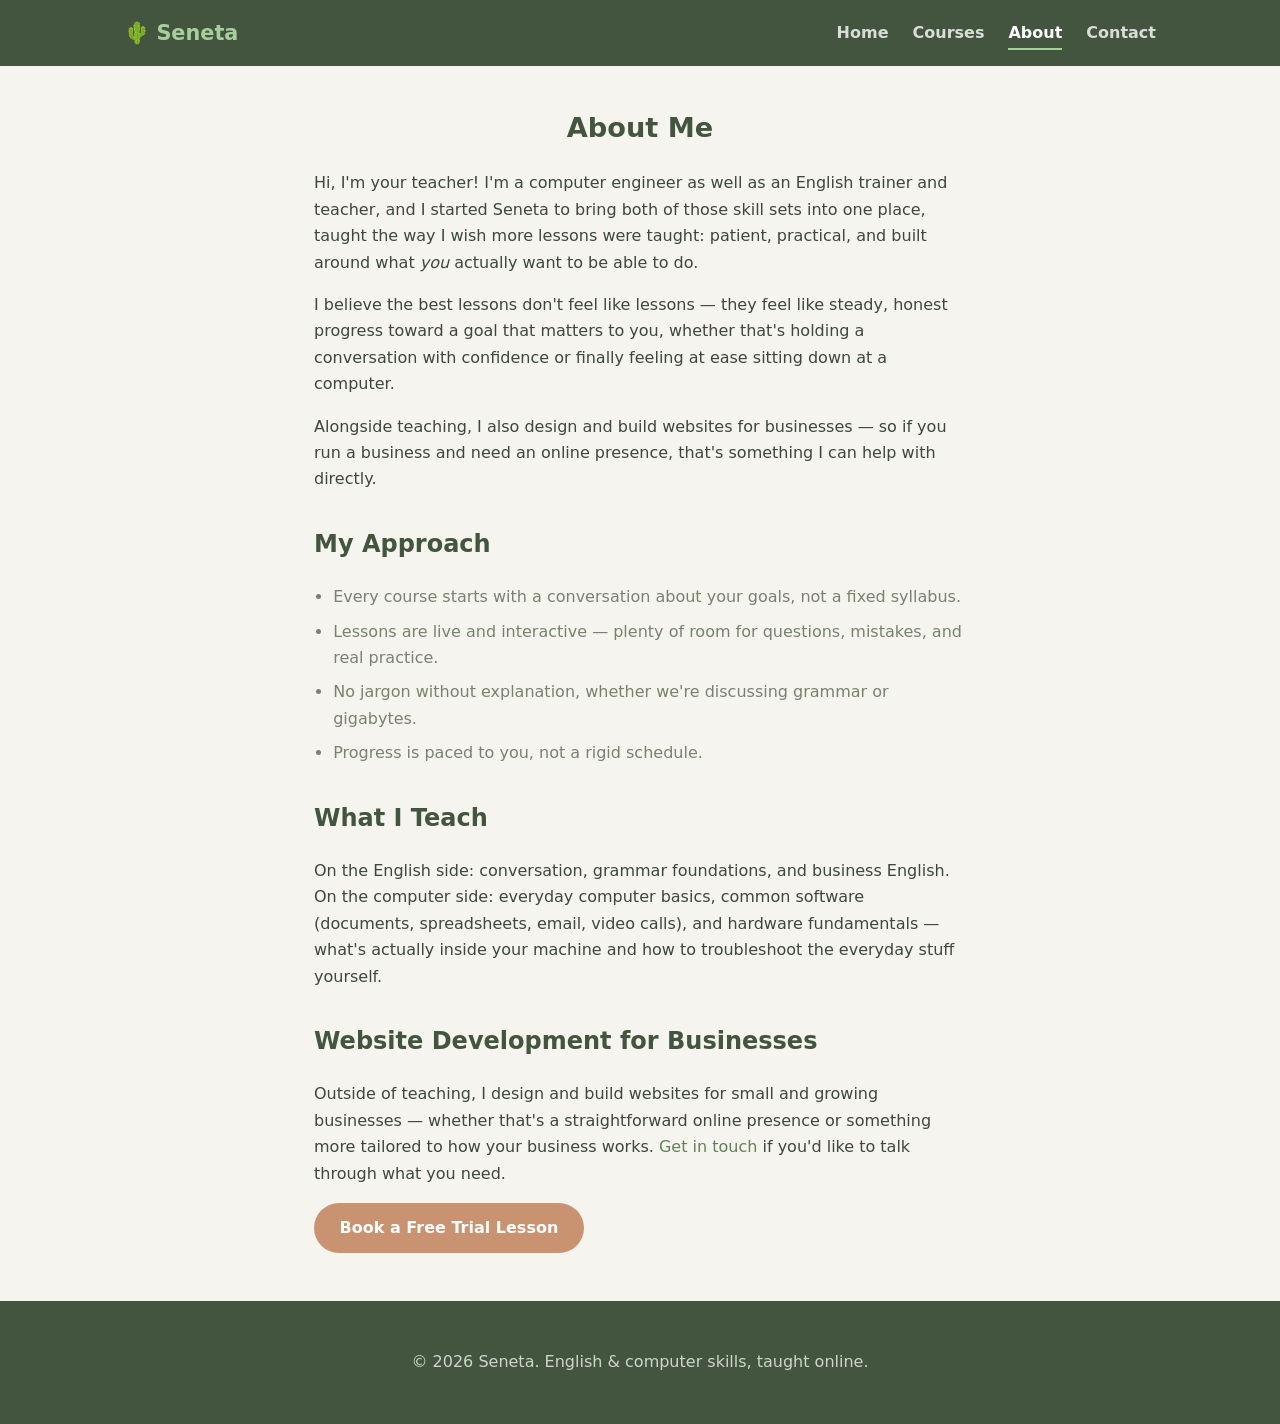
==== about.html @ 20cc111b "Add files via upload" ====
<!DOCTYPE html>
<html lang="en">
<head>
<meta charset="UTF-8">
<meta name="viewport" content="width=device-width, initial-scale=1.0">
<title>About – Seneta</title>
<link rel="stylesheet" href="assets/css/style.css">
</head>
<body>
<header class="site-header">
    <div class="container header-inner">
        <a href="index.html" class="logo">🌵 <span class="logo-name">Seneta</span></a>
        <nav class="main-nav">
            <button class="nav-toggle" id="navToggle" aria-label="Toggle menu">☰</button>
            <ul id="navList">
                <li><a href="index.html">Home</a></li>
                <li><a href="courses.html">Courses</a></li>
                <li><a href="about.html" class="active">About</a></li>
                <li><a href="contact.html">Contact</a></li>
            </ul>
        </nav>
    </div>
</header>
<main>
<section class="container narrow">
    <h1 class="section-title">About Me</h1>
    <div class="about-content">
        <p>Hi, I'm your teacher! I'm a computer engineer as well as an English trainer and teacher, and I started Seneta to bring both of those skill sets into one place, taught the way I wish more lessons were taught: patient, practical, and built around what <em>you</em> actually want to be able to do.</p>

        <p>I believe the best lessons don't feel like lessons — they feel like steady, honest progress toward a goal that matters to you, whether that's holding a conversation with confidence or finally feeling at ease sitting down at a computer.</p>

        <p>Alongside teaching, I also design and build websites for businesses — so if you run a business and need an online presence, that's something I can help with directly.</p>

        <h2>My Approach</h2>
        <ul class="about-list">
            <li>Every course starts with a conversation about your goals, not a fixed syllabus.</li>
            <li>Lessons are live and interactive — plenty of room for questions, mistakes, and real practice.</li>
            <li>No jargon without explanation, whether we're discussing grammar or gigabytes.</li>
            <li>Progress is paced to you, not a rigid schedule.</li>
        </ul>

        <h2>What I Teach</h2>
        <p>On the English side: conversation, grammar foundations, and business English. On the computer side: everyday computer basics, common software (documents, spreadsheets, email, video calls), and hardware fundamentals — what's actually inside your machine and how to troubleshoot the everyday stuff yourself.</p>

        <h2>Website Development for Businesses</h2>
        <p>Outside of teaching, I design and build websites for small and growing businesses — whether that's a straightforward online presence or something more tailored to how your business works. <a href="contact.html?course=website-development">Get in touch</a> if you'd like to talk through what you need.</p>

        <p><a href="contact.html" class="btn btn-primary">Book a Free Trial Lesson</a></p>
    </div>
</section>
</main>
<footer class="site-footer">
    <div class="container footer-inner">
        <p>&copy; <span id="year"></span> Seneta. English &amp; computer skills, taught online.</p>
    </div>
</footer>
<script src="assets/js/main.js"></script>
</body>
</html>
---- assets/css/style.css ----
:root {
    --bg: #f6f4ee;
    --bg-alt: #ffffff;
    --card: #ffffff;
    --border: #e2ddce;
    --text: #3d473d;
    --text-dim: #79826f;

    --forest: #43543f;
    --forest-dark: #333f30;
    --sage: #7f9c72;
    --sage-dark: #63805a;
    --mint: #a7cf9c;
    --clay: #c99271;
    --clay-dark: #ab7757;

    --radius: 12px;
}

* { box-sizing: border-box; }

body {
    margin: 0;
    font-family: 'Segoe UI', system-ui, -apple-system, sans-serif;
    background: var(--bg);
    color: var(--text);
    line-height: 1.65;
}

.container {
    max-width: 1080px;
    margin: 0 auto;
    padding: 0 1.5rem;
}

.container.narrow { max-width: 700px; }

a { color: var(--sage-dark); text-decoration: none; }
a:hover { text-decoration: underline; }

/* Header */
.site-header {
    background: var(--forest);
    position: sticky;
    top: 0;
    z-index: 10;
}

.header-inner {
    display: flex;
    align-items: center;
    justify-content: space-between;
    padding: 1rem 1.5rem;
}

.logo {
    font-size: 1.3rem;
    font-weight: 700;
    color: #fff;
    display: inline-flex;
    align-items: center;
    gap: 0.4rem;
}
.logo:hover { text-decoration: none; opacity: 0.9; }
.logo-name { color: var(--mint); }

.main-nav ul {
    list-style: none;
    display: flex;
    gap: 1.5rem;
    margin: 0;
    padding: 0;
    align-items: center;
}

.main-nav a {
    color: rgba(255,255,255,0.8);
    font-weight: 600;
    padding: 0.4rem 0;
    border-bottom: 2px solid transparent;
}

.main-nav a:hover, .main-nav a.active {
    color: #fff;
    text-decoration: none;
    border-bottom-color: var(--mint);
}

.nav-toggle {
    display: none;
    background: none;
    border: none;
    color: #fff;
    font-size: 1.5rem;
    cursor: pointer;
}

/* Hero */
.hero {
    background: linear-gradient(135deg, var(--forest), var(--forest-dark));
    padding: 4.5rem 0;
    text-align: center;
}

.hero h1 {
    color: #fff;
    font-size: 2.4rem;
    max-width: 780px;
    margin: 0 auto 1rem;
    line-height: 1.3;
}

.hero-sub {
    color: rgba(255,255,255,0.85);
    max-width: 600px;
    margin: 0 auto 1.8rem;
    font-size: 1.05rem;
}

.hero-actions {
    display: flex;
    gap: 1rem;
    justify-content: center;
    flex-wrap: wrap;
}

/* Buttons */
.btn {
    display: inline-block;
    border: none;
    border-radius: 999px;
    padding: 0.75rem 1.6rem;
    font-size: 1rem;
    font-weight: 700;
    cursor: pointer;
    transition: transform 0.1s ease, opacity 0.15s ease;
}
.btn:hover { transform: translateY(-2px); text-decoration: none; }

.btn-primary { background: var(--clay); color: #fff; }
.btn-primary:hover { background: var(--clay-dark); }

.btn-outline {
    background: transparent;
    color: #fff;
    border: 2px solid rgba(255,255,255,0.7);
}
.btn-outline:hover { background: rgba(255,255,255,0.12); }

/* On light backgrounds, outline button needs dark text/border */
.course-card .btn-outline, .section-intro ~ .btn-outline {
    color: var(--forest);
    border-color: var(--forest);
}
.course-card .btn-outline:hover { background: var(--forest); color: #fff; }

/* Sections */
.section-title {
    margin: 2.5rem 0 1.2rem;
    font-size: 1.7rem;
    color: var(--forest);
    text-align: center;
}

.section-intro {
    text-align: center;
    color: var(--text-dim);
    max-width: 650px;
    margin: 0 auto 2rem;
}

/* Topic grid (home) */
.topic-grid {
    display: grid;
    grid-template-columns: repeat(auto-fit, minmax(260px, 1fr));
    gap: 1.5rem;
    margin-bottom: 1rem;
}

.topic-card {
    background: var(--card);
    border: 1px solid var(--border);
    border-radius: var(--radius);
    padding: 1.75rem;
    text-align: center;
}

.topic-icon { font-size: 2.5rem; margin-bottom: 0.6rem; }
.topic-card h3 { color: var(--forest); margin: 0 0 0.5rem; }
.topic-card p { color: var(--text-dim); margin: 0; }

/* Why section */
.why-section { margin-top: 2rem; }

.why-grid {
    display: grid;
    grid-template-columns: repeat(auto-fit, minmax(220px, 1fr));
    gap: 1.5rem;
}

.why-item h3 { color: var(--forest); margin-bottom: 0.4rem; font-size: 1.05rem; }
.why-item p { color: var(--text-dim); margin: 0; }

/* CTA */
.cta-section {
    text-align: center;
    background: var(--sage);
    border-radius: var(--radius);
    padding: 2.5rem 1.5rem;
    margin: 3rem auto;
    color: #fff;
}
.cta-section h2 { margin: 0 0 0.5rem; }
.cta-section p { margin: 0 0 1.2rem; color: rgba(255,255,255,0.9); }
.cta-section .btn-primary { background: #fff; color: var(--sage-dark); }
.cta-section .btn-primary:hover { background: #f0f0f0; }

/* Course filter tabs */
.filter-tabs {
    display: flex;
    justify-content: center;
    gap: 0.6rem;
    flex-wrap: wrap;
    margin-bottom: 2rem;
}

.filter-tab {
    background: var(--card);
    color: var(--text-dim);
    border: 1px solid var(--border);
    border-radius: 999px;
    padding: 0.5rem 1.2rem;
    cursor: pointer;
    font-size: 0.95rem;
    font-weight: 600;
}
.filter-tab:hover { color: var(--forest); }
.filter-tab.active {
    background: var(--forest);
    color: #fff;
    border-color: var(--forest);
}

/* Course grid */
.course-grid {
    display: grid;
    grid-template-columns: repeat(auto-fill, minmax(270px, 1fr));
    gap: 1.5rem;
    margin-bottom: 3rem;
}

.course-card {
    background: var(--card);
    border: 1px solid var(--border);
    border-radius: var(--radius);
    padding: 1.5rem;
    display: flex;
    flex-direction: column;
    gap: 0.5rem;
}

.course-card[hidden] {
    display: none;
}

.course-icon { font-size: 2.2rem; }
.course-card h3 { margin: 0; color: var(--forest); }
.course-level {
    color: var(--clay-dark);
    font-weight: 700;
    font-size: 0.85rem;
    text-transform: uppercase;
    letter-spacing: 0.03em;
    margin: 0;
}
.course-desc { color: var(--text-dim); margin: 0 0 0.3rem; }

.course-meta {
    list-style: none;
    padding: 0;
    margin: 0 0 0.8rem;
    color: var(--text-dim);
    font-size: 0.9rem;
    display: flex;
    flex-direction: column;
    gap: 0.3rem;
}

.course-card .btn { align-self: flex-start; }

/* About page */
.about-content h2 { color: var(--forest); margin-top: 2rem; }
.about-list { color: var(--text-dim); padding-left: 1.2rem; }
.about-list li { margin-bottom: 0.5rem; }

/* Contact form */
.contact-form {
    display: flex;
    flex-direction: column;
    gap: 0.4rem;
    margin-top: 1.5rem;
}

.contact-form label {
    font-weight: 700;
    margin-top: 0.7rem;
    color: var(--forest);
}

.contact-form input, .contact-form textarea, .contact-form select {
    background: var(--bg-alt);
    border: 1px solid var(--border);
    color: var(--text);
    border-radius: 8px;
    padding: 0.65rem 0.8rem;
    font-family: inherit;
    font-size: 1rem;
}

.contact-form button {
    margin-top: 1.2rem;
    align-self: flex-start;
}

.alert {
    padding: 0.8rem 1rem;
    border-radius: 8px;
    margin: 1rem 0;
    list-style-position: inside;
}

.alert-success {
    background: rgba(127, 156, 114, 0.15);
    border: 1px solid var(--sage);
    color: var(--sage-dark);
}

.alert-error {
    background: rgba(201, 146, 113, 0.15);
    border: 1px solid var(--clay);
    color: var(--clay-dark);
}

/* Footer */
.site-footer {
    background: var(--forest);
    margin-top: 3rem;
    padding: 2rem 0;
    text-align: center;
    color: rgba(255,255,255,0.75);
}

/* Responsive */
@media (max-width: 640px) {
    .nav-toggle { display: block; }
    .main-nav ul {
        display: none;
        position: absolute;
        top: 100%;
        left: 0;
        right: 0;
        background: var(--forest);
        flex-direction: column;
        padding: 1rem 1.5rem;
        gap: 0.8rem;
    }
    .main-nav ul.open { display: flex; }
    .header-inner { position: relative; }
    .hero h1 { font-size: 1.8rem; }
}
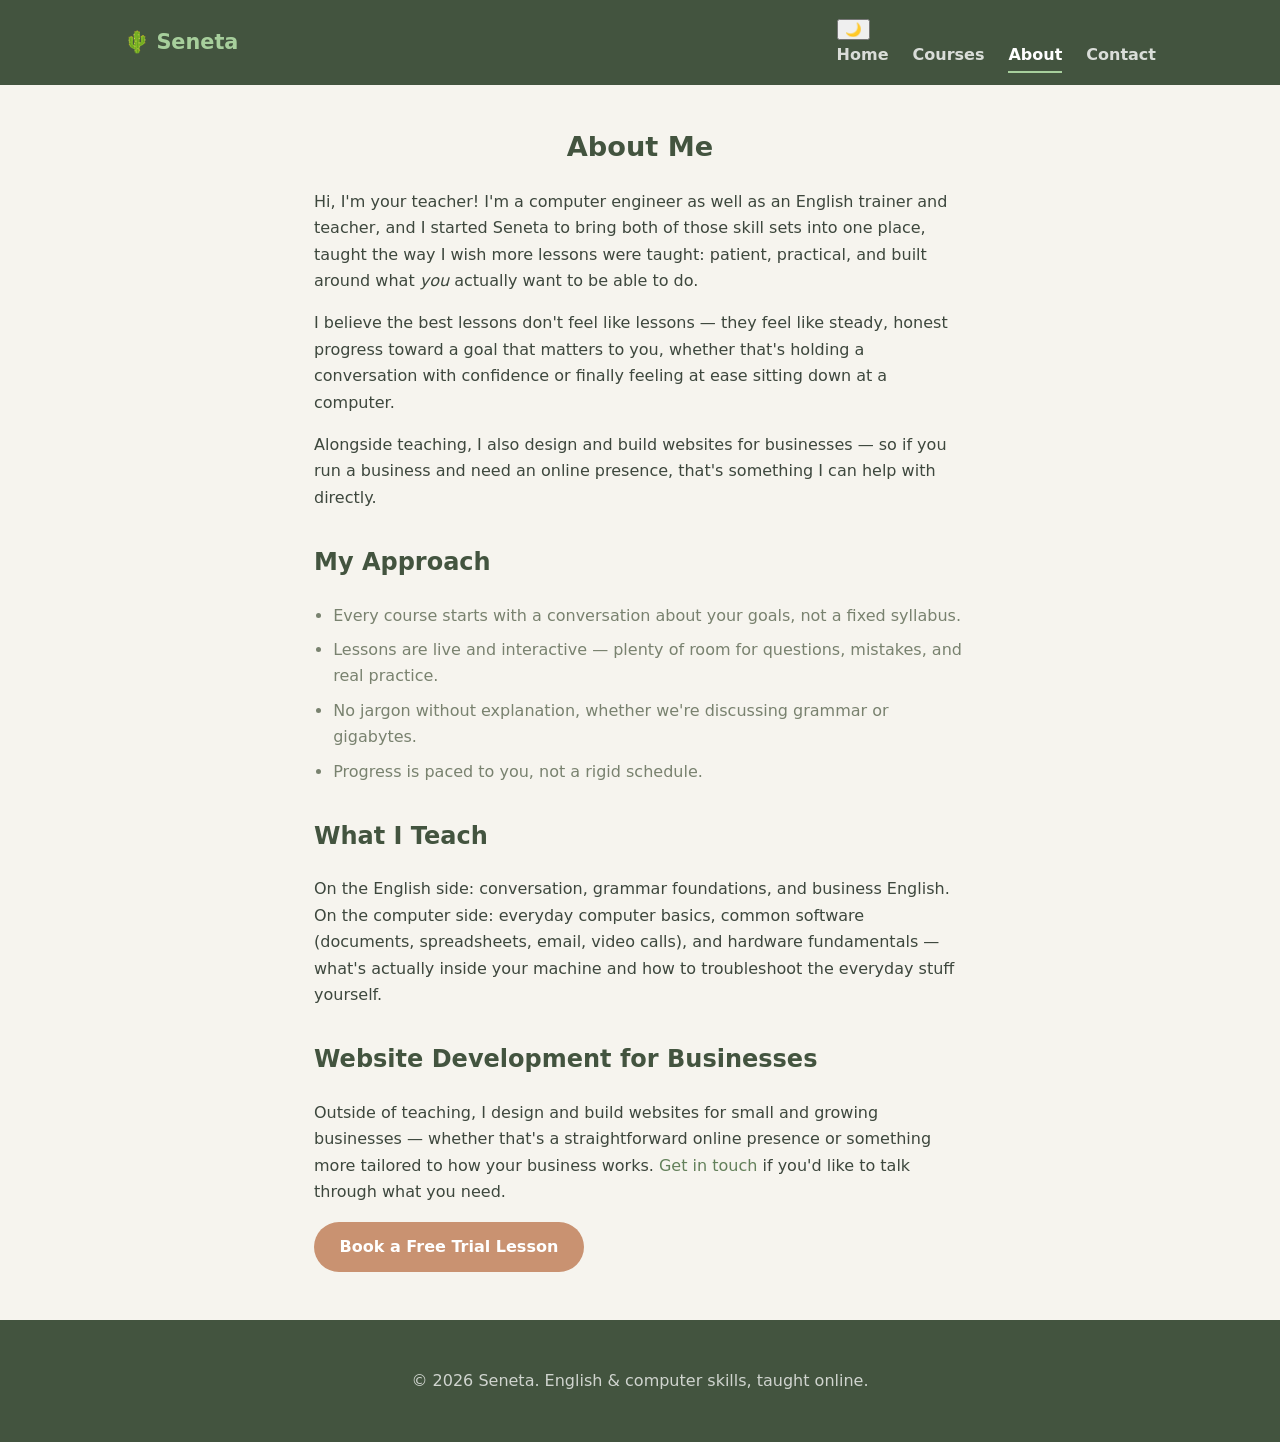
==== commit 8f75c32f: "Add files via upload" ====
--- a/about.html
+++ b/about.html
@@ -4,21 +4,31 @@
 <meta charset="UTF-8">
 <meta name="viewport" content="width=device-width, initial-scale=1.0">
 <title>About – Seneta</title>
+<script>
+(function () {
+    var stored = localStorage.getItem('seneta-theme');
+    var theme = stored || ((window.matchMedia && window.matchMedia('(prefers-color-scheme: dark)').matches) ? 'dark' : 'light');
+    document.documentElement.setAttribute('data-theme', theme);
+})();
+</script>
 <link rel="stylesheet" href="assets/css/style.css">
 </head>
 <body>
 <header class="site-header">
     <div class="container header-inner">
         <a href="index.html" class="logo">🌵 <span class="logo-name">Seneta</span></a>
-        <nav class="main-nav">
-            <button class="nav-toggle" id="navToggle" aria-label="Toggle menu">☰</button>
-            <ul id="navList">
-                <li><a href="index.html">Home</a></li>
-                <li><a href="courses.html">Courses</a></li>
-                <li><a href="about.html" class="active">About</a></li>
-                <li><a href="contact.html">Contact</a></li>
-            </ul>
-        </nav>
+        <div class="header-right">
+            <button class="theme-toggle" id="themeToggle" type="button" aria-label="Toggle dark mode">🌙</button>
+            <nav class="main-nav">
+                <button class="nav-toggle" id="navToggle" aria-label="Toggle menu">☰</button>
+                <ul id="navList">
+                    <li><a href="index.html">Home</a></li>
+                    <li><a href="courses.html">Courses</a></li>
+                    <li><a href="about.html" class="active">About</a></li>
+                    <li><a href="contact.html">Contact</a></li>
+                </ul>
+            </nav>
+        </div>
     </div>
 </header>
 <main>
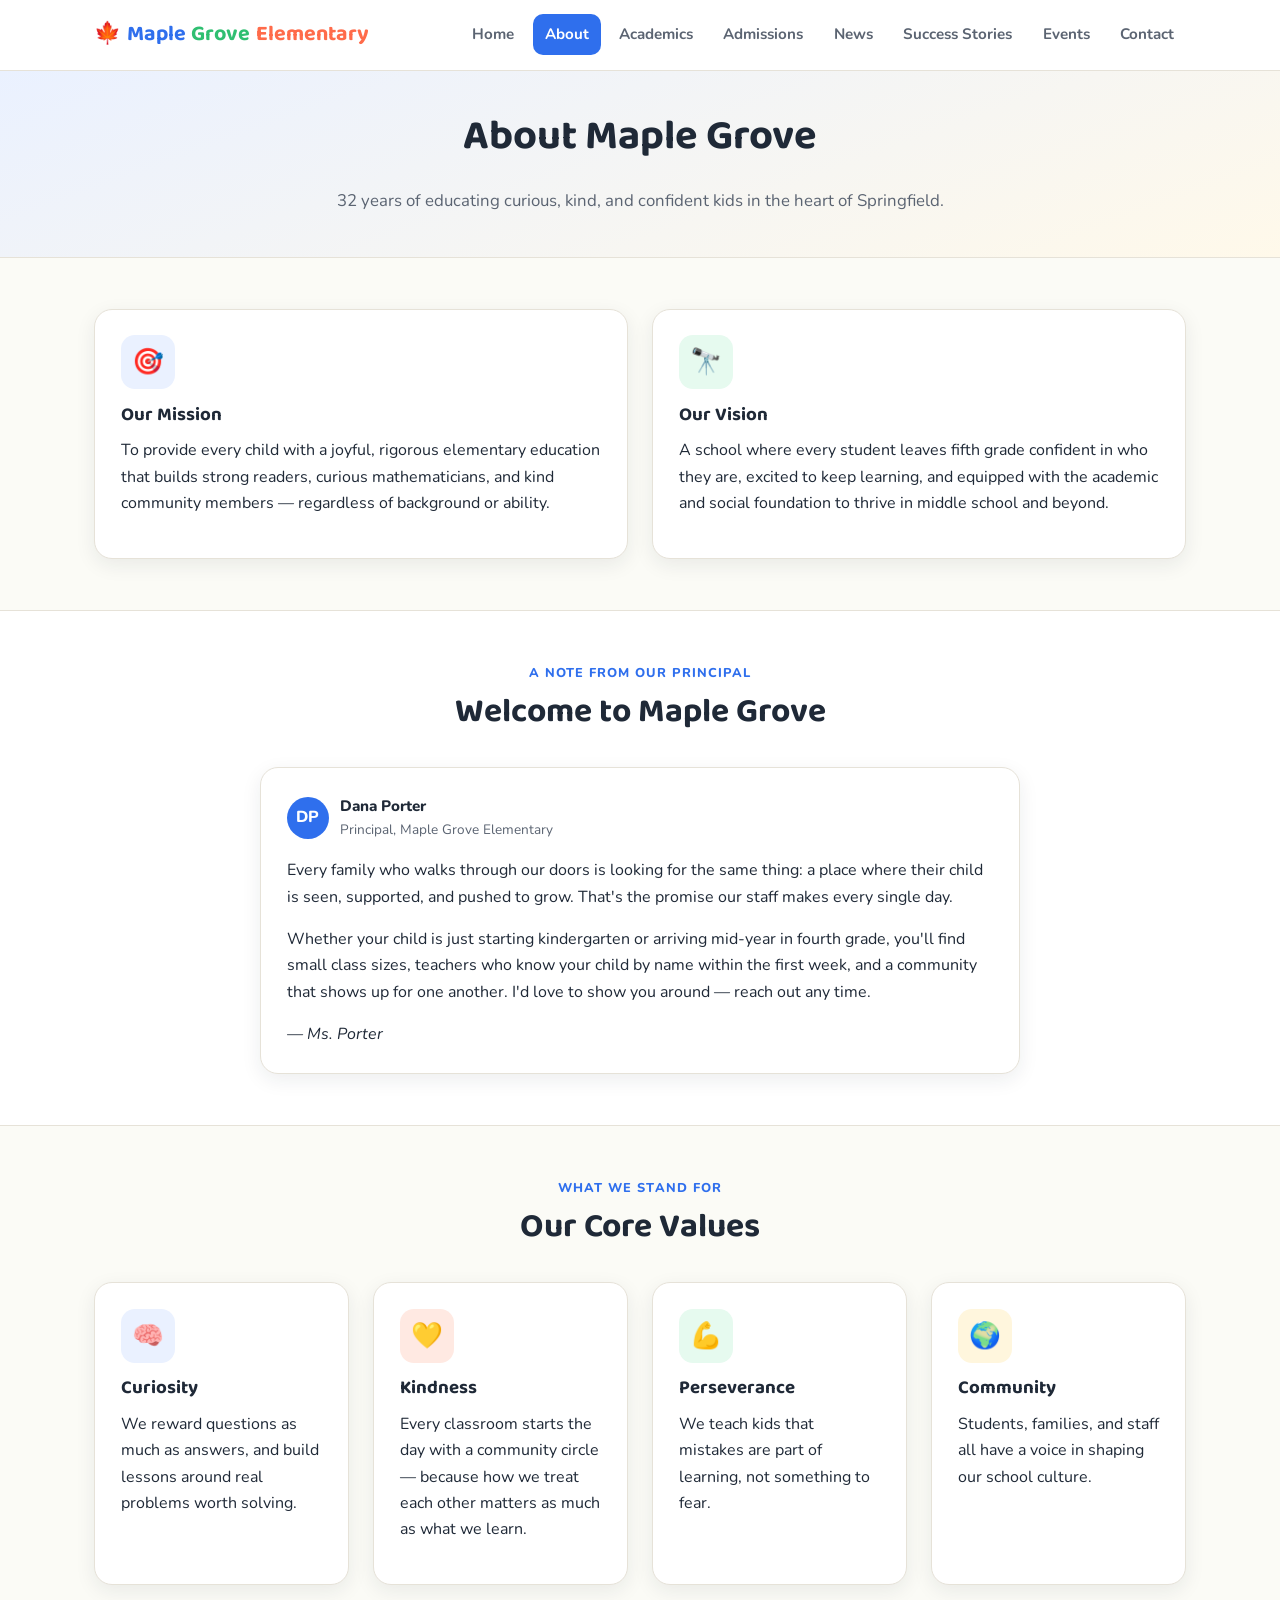
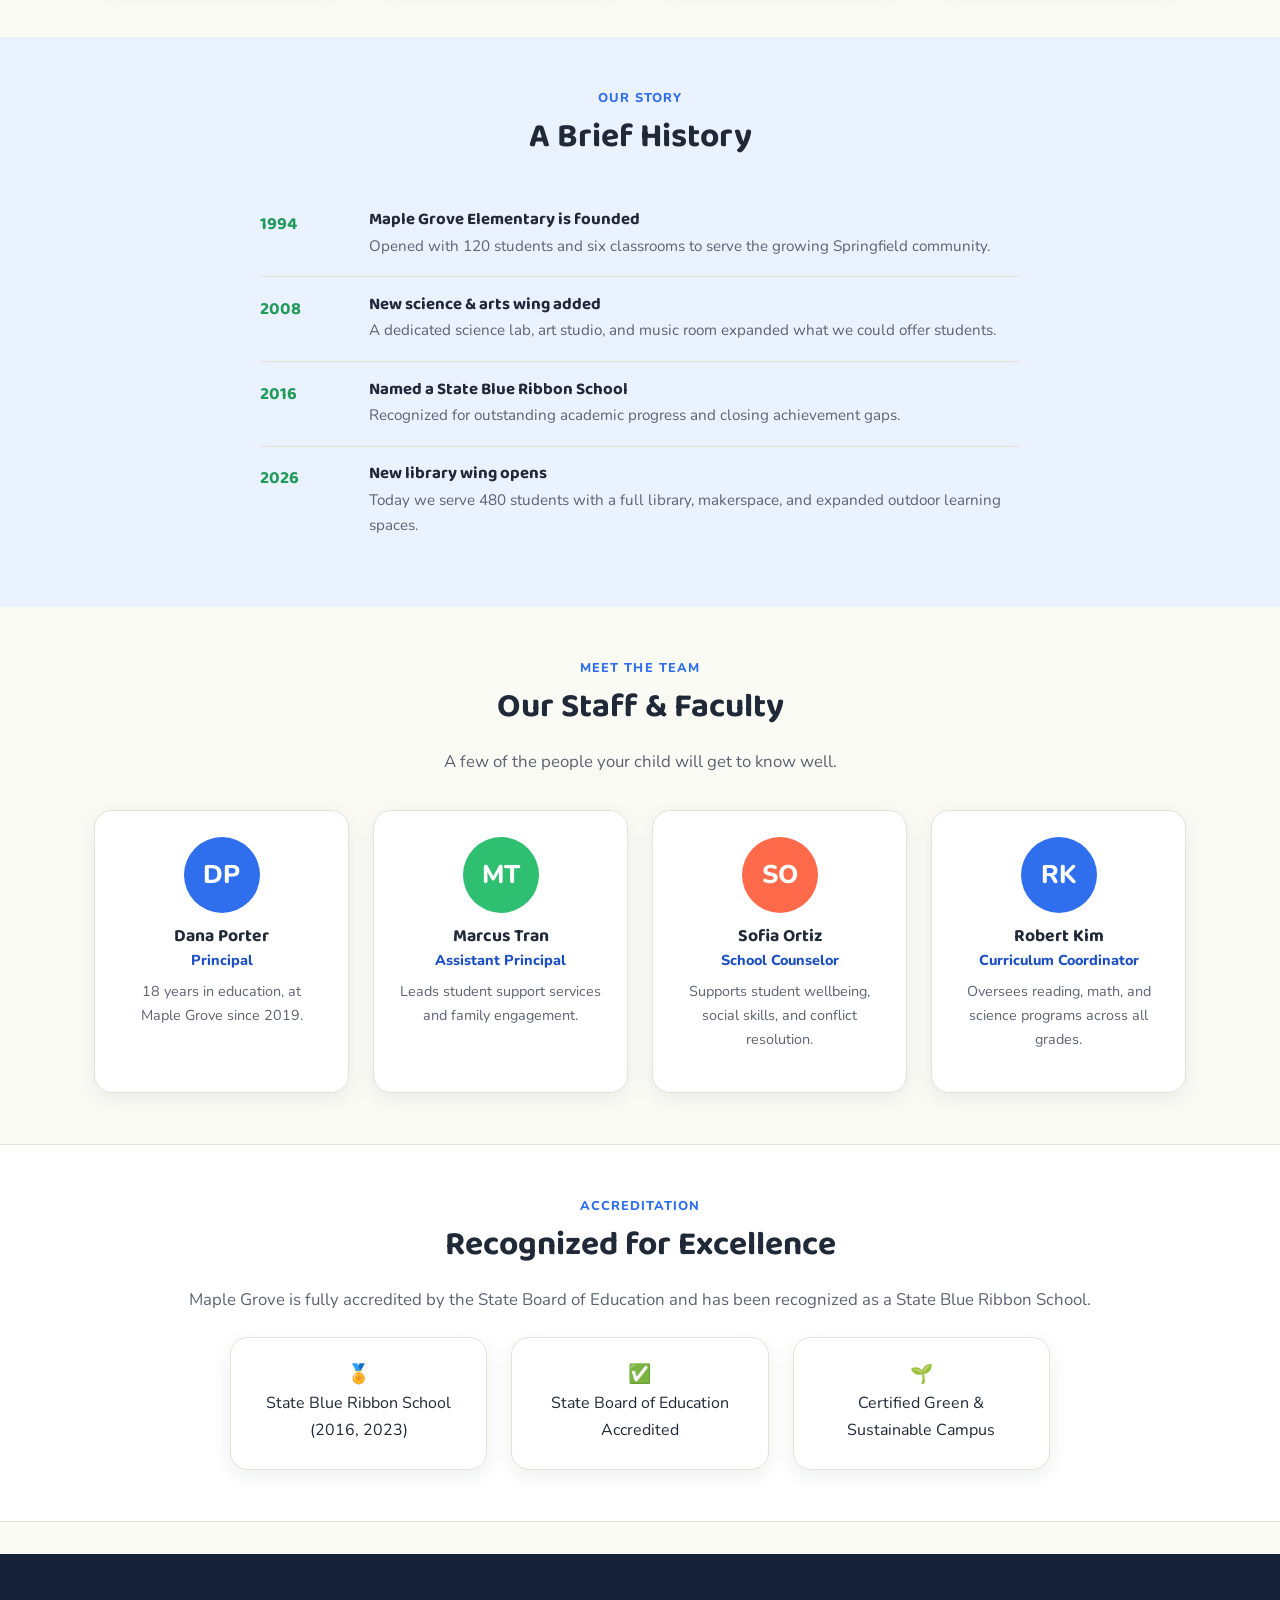
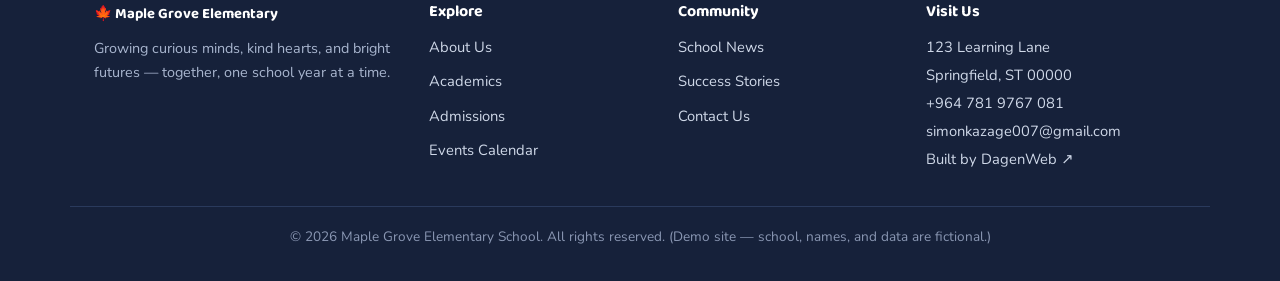
==== commit 29117fc1: "Add files via upload" ====
--- a/about.html
+++ b/about.html
@@ -3,65 +3,236 @@
 <head>
 <meta charset="UTF-8">
 <meta name="viewport" content="width=device-width, initial-scale=1.0">
-<title>About – Seneta</title>
-<script>
-(function () {
-    var stored = localStorage.getItem('seneta-theme');
-    var theme = stored || ((window.matchMedia && window.matchMedia('(prefers-color-scheme: dark)').matches) ? 'dark' : 'light');
-    document.documentElement.setAttribute('data-theme', theme);
-})();
-</script>
+<title>About Us — Maple Grove Elementary School</title>
+<meta name="description" content="Learn about Maple Grove Elementary's mission, history, values, and the staff who make it a great place to learn.">
+<link rel="icon" href="data:image/svg+xml,<svg xmlns=%22http://www.w3.org/2000/svg%22 viewBox=%220 0 100 100%22><text y=%22.9em%22 font-size=%2290%22>🍁</text></svg>">
+<link rel="preconnect" href="https://fonts.googleapis.com">
+<link rel="preconnect" href="https://fonts.gstatic.com" crossorigin>
+<link href="https://fonts.googleapis.com/css2?family=Baloo+2:wght@500;600;700;800&family=Nunito:wght@400;600;700;800&display=swap" rel="stylesheet">
 <link rel="stylesheet" href="assets/css/style.css">
 </head>
 <body>
 <header class="site-header">
     <div class="container header-inner">
-        <a href="index.html" class="logo">🌵 <span class="logo-name">Seneta</span></a>
-        <div class="header-right">
-            <button class="theme-toggle" id="themeToggle" type="button" aria-label="Toggle dark mode">🌙</button>
-            <nav class="main-nav">
-                <button class="nav-toggle" id="navToggle" aria-label="Toggle menu">☰</button>
-                <ul id="navList">
-                    <li><a href="index.html">Home</a></li>
-                    <li><a href="courses.html">Courses</a></li>
-                    <li><a href="about.html" class="active">About</a></li>
-                    <li><a href="contact.html">Contact</a></li>
-                </ul>
-            </nav>
-        </div>
+        <a href="index.html" class="logo">🍁 <span class="logo-m">Maple</span> <span class="logo-g">Grove</span> <span class="logo-e">Elementary</span></a>
+        <nav class="main-nav">
+            <button class="nav-toggle" id="navToggle" aria-label="Toggle menu">☰</button>
+            <ul id="navList">
+                <li><a href="index.html">Home</a></li>
+                <li><a href="about.html" class="active">About</a></li>
+                <li><a href="academics.html">Academics</a></li>
+                <li><a href="admissions.html">Admissions</a></li>
+                <li><a href="news.html">News</a></li>
+                <li><a href="success.html">Success Stories</a></li>
+                <li><a href="events.html">Events</a></li>
+                <li><a href="contact.html">Contact</a></li>
+            </ul>
+        </nav>
     </div>
 </header>
+
 <main>
-<section class="container narrow">
-    <h1 class="section-title">About Me</h1>
-    <div class="about-content">
-        <p>Hi, I'm your teacher! I'm a computer engineer as well as an English trainer and teacher, and I started Seneta to bring both of those skill sets into one place, taught the way I wish more lessons were taught: patient, practical, and built around what <em>you</em> actually want to be able to do.</p>
-
-        <p>I believe the best lessons don't feel like lessons — they feel like steady, honest progress toward a goal that matters to you, whether that's holding a conversation with confidence or finally feeling at ease sitting down at a computer.</p>
-
-        <p>Alongside teaching, I also design and build websites for businesses — so if you run a business and need an online presence, that's something I can help with directly.</p>
-
-        <h2>My Approach</h2>
-        <ul class="about-list">
-            <li>Every course starts with a conversation about your goals, not a fixed syllabus.</li>
-            <li>Lessons are live and interactive — plenty of room for questions, mistakes, and real practice.</li>
-            <li>No jargon without explanation, whether we're discussing grammar or gigabytes.</li>
-            <li>Progress is paced to you, not a rigid schedule.</li>
-        </ul>
-
-        <h2>What I Teach</h2>
-        <p>On the English side: conversation, grammar foundations, and business English. On the computer side: everyday computer basics, common software (documents, spreadsheets, email, video calls), and hardware fundamentals — what's actually inside your machine and how to troubleshoot the everyday stuff yourself.</p>
-
-        <h2>Website Development for Businesses</h2>
-        <p>Outside of teaching, I design and build websites for small and growing businesses — whether that's a straightforward online presence or something more tailored to how your business works. <a href="contact.html?course=website-development">Get in touch</a> if you'd like to talk through what you need.</p>
-
-        <p><a href="contact.html" class="btn btn-primary">Book a Free Trial Lesson</a></p>
+<section class="page-hero">
+    <div class="container">
+        <h1>About Maple Grove</h1>
+        <p>32 years of educating curious, kind, and confident kids in the heart of Springfield.</p>
+    </div>
+</section>
+
+<section class="section">
+    <div class="container">
+        <div class="grid grid-2">
+            <div class="card">
+                <div class="icon-badge bg-blue">🎯</div>
+                <h3>Our Mission</h3>
+                <p>To provide every child with a joyful, rigorous elementary education that builds strong readers, curious mathematicians, and kind community members — regardless of background or ability.</p>
+            </div>
+            <div class="card">
+                <div class="icon-badge bg-green">🔭</div>
+                <h3>Our Vision</h3>
+                <p>A school where every student leaves fifth grade confident in who they are, excited to keep learning, and equipped with the academic and social foundation to thrive in middle school and beyond.</p>
+            </div>
+        </div>
+    </div>
+</section>
+
+<section class="section section-alt">
+    <div class="container">
+        <div class="section-head">
+            <span class="eyebrow">A note from our principal</span>
+            <h2 class="section-title">Welcome to Maple Grove</h2>
+        </div>
+        <div class="card" style="max-width:760px;margin:0 auto;">
+            <div class="testimonial-author" style="margin-bottom:1rem;">
+                <div class="avatar avatar-blue">DP</div>
+                <div>
+                    <div class="testimonial-name">Dana Porter</div>
+                    <div class="testimonial-role">Principal, Maple Grove Elementary</div>
+                </div>
+            </div>
+            <p>Every family who walks through our doors is looking for the same thing: a place where their child is seen, supported, and pushed to grow. That's the promise our staff makes every single day.</p>
+            <p>Whether your child is just starting kindergarten or arriving mid-year in fourth grade, you'll find small class sizes, teachers who know your child by name within the first week, and a community that shows up for one another. I'd love to show you around — reach out any time.</p>
+            <p style="margin-bottom:0;"><em>— Ms. Porter</em></p>
+        </div>
+    </div>
+</section>
+
+<section class="section">
+    <div class="container">
+        <div class="section-head">
+            <span class="eyebrow">What we stand for</span>
+            <h2 class="section-title">Our Core Values</h2>
+        </div>
+        <div class="grid grid-4">
+            <div class="card">
+                <div class="icon-badge bg-blue">🧠</div>
+                <h3>Curiosity</h3>
+                <p>We reward questions as much as answers, and build lessons around real problems worth solving.</p>
+            </div>
+            <div class="card">
+                <div class="icon-badge bg-orange">💛</div>
+                <h3>Kindness</h3>
+                <p>Every classroom starts the day with a community circle — because how we treat each other matters as much as what we learn.</p>
+            </div>
+            <div class="card">
+                <div class="icon-badge bg-green">💪</div>
+                <h3>Perseverance</h3>
+                <p>We teach kids that mistakes are part of learning, not something to fear.</p>
+            </div>
+            <div class="card">
+                <div class="icon-badge bg-yellow">🌍</div>
+                <h3>Community</h3>
+                <p>Students, families, and staff all have a voice in shaping our school culture.</p>
+            </div>
+        </div>
+    </div>
+</section>
+
+<section class="section section-tint">
+    <div class="container">
+        <div class="section-head">
+            <span class="eyebrow">Our story</span>
+            <h2 class="section-title">A Brief History</h2>
+        </div>
+        <ol class="timeline" style="max-width:760px;margin:0 auto;">
+            <li>
+                <span class="timeline-year">1994</span>
+                <div>
+                    <h4>Maple Grove Elementary is founded</h4>
+                    <p>Opened with 120 students and six classrooms to serve the growing Springfield community.</p>
+                </div>
+            </li>
+            <li>
+                <span class="timeline-year">2008</span>
+                <div>
+                    <h4>New science &amp; arts wing added</h4>
+                    <p>A dedicated science lab, art studio, and music room expanded what we could offer students.</p>
+                </div>
+            </li>
+            <li>
+                <span class="timeline-year">2016</span>
+                <div>
+                    <h4>Named a State Blue Ribbon School</h4>
+                    <p>Recognized for outstanding academic progress and closing achievement gaps.</p>
+                </div>
+            </li>
+            <li>
+                <span class="timeline-year">2026</span>
+                <div>
+                    <h4>New library wing opens</h4>
+                    <p>Today we serve 480 students with a full library, makerspace, and expanded outdoor learning spaces.</p>
+                </div>
+            </li>
+        </ol>
+    </div>
+</section>
+
+<section class="section">
+    <div class="container">
+        <div class="section-head">
+            <span class="eyebrow">Meet the team</span>
+            <h2 class="section-title">Our Staff &amp; Faculty</h2>
+            <p class="section-sub">A few of the people your child will get to know well.</p>
+        </div>
+        <div class="grid grid-4">
+            <div class="card staff-card">
+                <div class="avatar avatar-blue">DP</div>
+                <h3>Dana Porter</h3>
+                <div class="staff-role">Principal</div>
+                <p>18 years in education, at Maple Grove since 2019.</p>
+            </div>
+            <div class="card staff-card">
+                <div class="avatar avatar-green">MT</div>
+                <h3>Marcus Tran</h3>
+                <div class="staff-role">Assistant Principal</div>
+                <p>Leads student support services and family engagement.</p>
+            </div>
+            <div class="card staff-card">
+                <div class="avatar avatar-orange">SO</div>
+                <h3>Sofia Ortiz</h3>
+                <div class="staff-role">School Counselor</div>
+                <p>Supports student wellbeing, social skills, and conflict resolution.</p>
+            </div>
+            <div class="card staff-card">
+                <div class="avatar avatar-blue">RK</div>
+                <h3>Robert Kim</h3>
+                <div class="staff-role">Curriculum Coordinator</div>
+                <p>Oversees reading, math, and science programs across all grades.</p>
+            </div>
+        </div>
+    </div>
+</section>
+
+<section class="section section-alt">
+    <div class="container text-center">
+        <span class="eyebrow">Accreditation</span>
+        <h2 class="section-title">Recognized for Excellence</h2>
+        <p class="section-sub" style="margin-bottom:1.5rem;">Maple Grove is fully accredited by the State Board of Education and has been recognized as a State Blue Ribbon School.</p>
+        <div class="grid grid-3" style="max-width:820px;margin:0 auto;">
+            <div class="card"><h3 style="margin-bottom:0.2em;">🏅</h3><p style="margin:0;">State Blue Ribbon School (2016, 2023)</p></div>
+            <div class="card"><h3 style="margin-bottom:0.2em;">✅</h3><p style="margin:0;">State Board of Education Accredited</p></div>
+            <div class="card"><h3 style="margin-bottom:0.2em;">🌱</h3><p style="margin:0;">Certified Green &amp; Sustainable Campus</p></div>
+        </div>
     </div>
 </section>
 </main>
+
 <footer class="site-footer">
-    <div class="container footer-inner">
-        <p>&copy; <span id="year"></span> Seneta. English &amp; computer skills, taught online.</p>
+    <div class="container footer-grid">
+        <div class="footer-col footer-about">
+            <a href="index.html" class="logo">🍁 Maple Grove Elementary</a>
+            <p>Growing curious minds, kind hearts, and bright futures — together, one school year at a time.</p>
+        </div>
+        <div class="footer-col">
+            <h4>Explore</h4>
+            <ul>
+                <li><a href="about.html">About Us</a></li>
+                <li><a href="academics.html">Academics</a></li>
+                <li><a href="admissions.html">Admissions</a></li>
+                <li><a href="events.html">Events Calendar</a></li>
+            </ul>
+        </div>
+        <div class="footer-col">
+            <h4>Community</h4>
+            <ul>
+                <li><a href="news.html">School News</a></li>
+                <li><a href="success.html">Success Stories</a></li>
+                <li><a href="contact.html">Contact Us</a></li>
+            </ul>
+        </div>
+        <div class="footer-col">
+            <h4>Visit Us</h4>
+            <address>
+                123 Learning Lane<br>
+                Springfield, ST 00000<br>
+                <a href="tel:+9647819767081">+964 781 9767 081</a><br>
+                <a href="mailto:simonkazage007@gmail.com">simonkazage007@gmail.com</a><br>
+                <a href="https://simon-dagenhart.github.io/DagenWeb/" target="_blank" rel="noopener noreferrer">Built by DagenWeb &#8599;</a>
+            </address>
+        </div>
+    </div>
+    <div class="container footer-bottom">
+        <p>&copy; <span id="year"></span> Maple Grove Elementary School. All rights reserved. (Demo site — school, names, and data are fictional.)</p>
     </div>
 </footer>
 <script src="assets/js/main.js"></script>
--- a/assets/css/style.css
+++ b/assets/css/style.css
@@ -1,370 +1,530 @@
 :root {
-    --bg: #f6f4ee;
-    --bg-alt: #ffffff;
-    --card: #ffffff;
-    --border: #e2ddce;
-    --text: #3d473d;
-    --text-dim: #79826f;
-
-    --forest: #43543f;
-    --forest-dark: #333f30;
-    --sage: #7f9c72;
-    --sage-dark: #63805a;
-    --mint: #a7cf9c;
-    --clay: #c99271;
-    --clay-dark: #ab7757;
-
-    --radius: 12px;
+    --blue: #2f6fed;
+    --blue-dark: #1c4fc4;
+    --blue-light: #eaf1ff;
+    --yellow: #ffc93c;
+    --yellow-dark: #e0a800;
+    --green: #2fbf71;
+    --green-dark: #219a5a;
+    --orange: #ff6b4a;
+    --red: #e8483a;
+    --ink: #1f2937;
+    --ink-light: #5b6472;
+    --bg: #fbfbf6;
+    --card-bg: #ffffff;
+    --border: #e6e2d8;
+    --radius: 18px;
+    --radius-sm: 10px;
+    --shadow: 0 6px 20px rgba(31, 41, 55, 0.08);
+    --shadow-lg: 0 12px 32px rgba(31, 41, 55, 0.12);
 }
 
 * { box-sizing: border-box; }
+
+html { scroll-behavior: smooth; }
 
 body {
     margin: 0;
-    font-family: 'Segoe UI', system-ui, -apple-system, sans-serif;
+    font-family: 'Nunito', system-ui, -apple-system, 'Segoe UI', sans-serif;
     background: var(--bg);
-    color: var(--text);
+    color: var(--ink);
     line-height: 1.65;
 }
 
+h1, h2, h3, h4 {
+    font-family: 'Baloo 2', 'Nunito', system-ui, sans-serif;
+    line-height: 1.2;
+    margin: 0 0 0.6em;
+    color: var(--ink);
+}
+
+p { margin: 0 0 1em; }
+
 .container {
-    max-width: 1080px;
+    max-width: 1140px;
     margin: 0 auto;
     padding: 0 1.5rem;
 }
 
-.container.narrow { max-width: 700px; }
-
-a { color: var(--sage-dark); text-decoration: none; }
-a:hover { text-decoration: underline; }
-
-/* Header */
+.container.narrow { max-width: 760px; }
+
+a { color: var(--blue-dark); }
+a:hover { color: var(--blue); }
+
+img { max-width: 100%; display: block; }
+
+ul { padding-left: 1.2em; }
+
+/* ---------- Header ---------- */
 .site-header {
-    background: var(--forest);
+    background: #ffffffee;
+    backdrop-filter: blur(6px);
+    border-bottom: 1px solid var(--border);
     position: sticky;
     top: 0;
-    z-index: 10;
+    z-index: 20;
 }
 
 .header-inner {
     display: flex;
     align-items: center;
     justify-content: space-between;
-    padding: 1rem 1.5rem;
+    padding: 0.9rem 1.5rem;
+    gap: 1rem;
 }
 
 .logo {
-    font-size: 1.3rem;
+    font-family: 'Baloo 2', sans-serif;
+    font-size: 1.35rem;
     font-weight: 700;
-    color: #fff;
-    display: inline-flex;
-    align-items: center;
-    gap: 0.4rem;
-}
-.logo:hover { text-decoration: none; opacity: 0.9; }
-.logo-name { color: var(--mint); }
-
-.main-nav ul {
-    list-style: none;
-    display: flex;
-    gap: 1.5rem;
-    margin: 0;
-    padding: 0;
-    align-items: center;
-}
-
-.main-nav a {
-    color: rgba(255,255,255,0.8);
-    font-weight: 600;
-    padding: 0.4rem 0;
-    border-bottom: 2px solid transparent;
-}
-
-.main-nav a:hover, .main-nav a.active {
-    color: #fff;
+    color: var(--ink);
     text-decoration: none;
-    border-bottom-color: var(--mint);
-}
+    white-space: nowrap;
+    display: flex;
+    align-items: center;
+    gap: 0.35rem;
+}
+.logo:hover { color: var(--ink); }
+.logo .logo-m { color: var(--blue); }
+.logo .logo-g { color: var(--green); }
+.logo .logo-e { color: var(--orange); }
+
+.main-nav { display: flex; align-items: center; }
 
 .nav-toggle {
     display: none;
     background: none;
+    border: 2px solid var(--border);
+    border-radius: var(--radius-sm);
+    font-size: 1.3rem;
+    padding: 0.25rem 0.6rem;
+    cursor: pointer;
+}
+
+#navList {
+    display: flex;
+    list-style: none;
+    margin: 0;
+    padding: 0;
+    gap: 0.4rem;
+    flex-wrap: wrap;
+    justify-content: flex-end;
+}
+
+#navList a {
+    display: block;
+    padding: 0.5rem 0.75rem;
+    border-radius: var(--radius-sm);
+    color: var(--ink-light);
+    text-decoration: none;
+    font-weight: 700;
+    font-size: 0.95rem;
+    transition: background 0.15s, color 0.15s;
+}
+
+#navList a:hover { background: var(--blue-light); color: var(--blue-dark); }
+#navList a.active { background: var(--blue); color: #fff; }
+
+/* ---------- Buttons ---------- */
+.btn {
+    display: inline-block;
+    padding: 0.75rem 1.5rem;
+    border-radius: 999px;
+    font-weight: 800;
+    text-decoration: none;
+    font-size: 1rem;
     border: none;
-    color: #fff;
-    font-size: 1.5rem;
     cursor: pointer;
-}
-
-/* Hero */
+    transition: transform 0.12s ease, box-shadow 0.12s ease;
+}
+.btn:hover { transform: translateY(-2px); text-decoration: none; }
+
+.btn-blue { background: var(--blue); color: #fff; box-shadow: 0 6px 16px rgba(47, 111, 237, 0.35); }
+.btn-blue:hover { background: var(--blue-dark); color: #fff; }
+
+.btn-yellow { background: var(--yellow); color: #4a3300; box-shadow: 0 6px 16px rgba(255, 201, 60, 0.4); }
+.btn-yellow:hover { background: var(--yellow-dark); color: #4a3300; }
+
+.btn-green { background: var(--green); color: #fff; box-shadow: 0 6px 16px rgba(47, 191, 113, 0.35); }
+.btn-green:hover { background: var(--green-dark); color: #fff; }
+
+.btn-outline {
+    background: transparent;
+    color: var(--blue-dark);
+    border: 2px solid var(--blue);
+}
+.btn-outline:hover { background: var(--blue-light); color: var(--blue-dark); }
+
+.btn-sm { padding: 0.45rem 1rem; font-size: 0.9rem; }
+
+/* ---------- Hero ---------- */
 .hero {
-    background: linear-gradient(135deg, var(--forest), var(--forest-dark));
-    padding: 4.5rem 0;
-    text-align: center;
+    background: linear-gradient(160deg, var(--blue-light) 0%, #fff9ea 100%);
+    padding: 3.5rem 0 3rem;
+    border-bottom: 1px solid var(--border);
+}
+
+.hero-inner { text-align: center; }
+
+.hero-eyebrow {
+    display: inline-block;
+    background: #fff;
+    border: 1px solid var(--border);
+    border-radius: 999px;
+    padding: 0.35rem 1rem;
+    font-weight: 800;
+    font-size: 0.85rem;
+    color: var(--green-dark);
+    margin-bottom: 1rem;
 }
 
 .hero h1 {
-    color: #fff;
-    font-size: 2.4rem;
-    max-width: 780px;
-    margin: 0 auto 1rem;
-    line-height: 1.3;
-}
+    font-size: clamp(2rem, 5vw, 3.2rem);
+    margin-bottom: 0.4em;
+}
+.hero h1 .accent { color: var(--blue); }
 
 .hero-sub {
-    color: rgba(255,255,255,0.85);
-    max-width: 600px;
-    margin: 0 auto 1.8rem;
-    font-size: 1.05rem;
+    max-width: 640px;
+    margin: 0 auto 1.6rem;
+    font-size: 1.15rem;
+    color: var(--ink-light);
 }
 
 .hero-actions {
     display: flex;
-    gap: 1rem;
+    gap: 0.9rem;
     justify-content: center;
     flex-wrap: wrap;
-}
-
-/* Buttons */
-.btn {
+    margin-bottom: 2rem;
+}
+
+.page-hero {
+    background: linear-gradient(160deg, var(--blue-light) 0%, #fff9ea 100%);
+    padding: 2.6rem 0;
+    border-bottom: 1px solid var(--border);
+    text-align: center;
+}
+.page-hero h1 { font-size: clamp(1.8rem, 4vw, 2.6rem); }
+.page-hero p { color: var(--ink-light); max-width: 640px; margin: 0 auto; font-size: 1.05rem; }
+
+/* ---------- Sections ---------- */
+.section { padding: 3.2rem 0; }
+.section-alt { background: #fff; border-top: 1px solid var(--border); border-bottom: 1px solid var(--border); }
+.section-tint { background: var(--blue-light); }
+
+.section-head { text-align: center; max-width: 680px; margin: 0 auto 2.2rem; }
+.section-title { font-size: clamp(1.5rem, 3.5vw, 2.1rem); }
+.section-sub { color: var(--ink-light); font-size: 1.05rem; }
+.eyebrow {
+    display: block;
+    font-weight: 800;
+    color: var(--blue);
+    text-transform: uppercase;
+    letter-spacing: 0.08em;
+    font-size: 0.8rem;
+    margin-bottom: 0.5rem;
+}
+
+/* ---------- Grids & Cards ---------- */
+.grid { display: grid; gap: 1.5rem; }
+.grid-2 { grid-template-columns: repeat(2, 1fr); }
+.grid-3 { grid-template-columns: repeat(3, 1fr); }
+.grid-4 { grid-template-columns: repeat(4, 1fr); }
+
+.card {
+    background: var(--card-bg);
+    border: 1px solid var(--border);
+    border-radius: var(--radius);
+    padding: 1.6rem;
+    box-shadow: var(--shadow);
+}
+
+.icon-badge {
+    width: 54px;
+    height: 54px;
+    border-radius: 14px;
+    display: flex;
+    align-items: center;
+    justify-content: center;
+    font-size: 1.6rem;
+    margin-bottom: 0.9rem;
+}
+.bg-blue { background: var(--blue-light); }
+.bg-yellow { background: #fff6dd; }
+.bg-green { background: #e6faef; }
+.bg-orange { background: #ffe9e2; }
+
+/* Stats */
+.stats-row {
+    display: grid;
+    grid-template-columns: repeat(4, 1fr);
+    gap: 1.2rem;
+    text-align: center;
+}
+.stat-num {
+    font-family: 'Baloo 2', sans-serif;
+    font-size: 2.2rem;
+    font-weight: 700;
+    color: var(--blue);
+    display: block;
+}
+.stat-label { color: var(--ink-light); font-weight: 700; font-size: 0.95rem; }
+
+/* News cards */
+.news-card {
+    background: var(--card-bg);
+    border: 1px solid var(--border);
+    border-radius: var(--radius);
+    overflow: hidden;
+    box-shadow: var(--shadow);
+    display: flex;
+    flex-direction: column;
+}
+.news-thumb {
+    height: 130px;
+    display: flex;
+    align-items: center;
+    justify-content: center;
+    font-size: 2.6rem;
+}
+.news-card-body { padding: 1.3rem; display: flex; flex-direction: column; gap: 0.5rem; flex: 1; }
+.news-date { color: var(--ink-light); font-size: 0.85rem; font-weight: 700; }
+.news-card-body h3 { font-size: 1.15rem; margin-bottom: 0.2em; }
+.news-card-body p { color: var(--ink-light); font-size: 0.95rem; flex: 1; }
+
+.tag {
     display: inline-block;
-    border: none;
+    font-size: 0.75rem;
+    font-weight: 800;
+    text-transform: uppercase;
+    letter-spacing: 0.04em;
+    padding: 0.25rem 0.7rem;
     border-radius: 999px;
-    padding: 0.75rem 1.6rem;
-    font-size: 1rem;
-    font-weight: 700;
-    cursor: pointer;
-    transition: transform 0.1s ease, opacity 0.15s ease;
-}
-.btn:hover { transform: translateY(-2px); text-decoration: none; }
-
-.btn-primary { background: var(--clay); color: #fff; }
-.btn-primary:hover { background: var(--clay-dark); }
-
-.btn-outline {
-    background: transparent;
+    width: fit-content;
+}
+.tag-blue { background: var(--blue-light); color: var(--blue-dark); }
+.tag-green { background: #e6faef; color: var(--green-dark); }
+.tag-orange { background: #ffe9e2; color: #a8401f; }
+.tag-yellow { background: #fff6dd; color: #8a6300; }
+
+/* Article page */
+.article-header { margin-bottom: 1.6rem; }
+.article-meta { color: var(--ink-light); font-size: 0.9rem; font-weight: 700; margin-bottom: 0.6rem; }
+.article-body { font-size: 1.08rem; }
+.article-body h2 { margin-top: 1.4em; font-size: 1.35rem; }
+.article-body blockquote {
+    margin: 1.5rem 0;
+    padding: 1rem 1.3rem;
+    background: var(--blue-light);
+    border-left: 4px solid var(--blue);
+    border-radius: var(--radius-sm);
+    font-style: italic;
+}
+.back-link { display: inline-block; margin-bottom: 1.4rem; font-weight: 700; }
+
+/* Testimonials */
+.testimonial-card {
+    background: var(--card-bg);
+    border: 1px solid var(--border);
+    border-radius: var(--radius);
+    padding: 1.6rem;
+    box-shadow: var(--shadow);
+}
+.testimonial-quote { font-size: 1.05rem; font-style: italic; margin-bottom: 1rem; }
+.testimonial-author { display: flex; align-items: center; gap: 0.7rem; }
+.avatar {
+    width: 42px;
+    height: 42px;
+    border-radius: 50%;
+    display: flex;
+    align-items: center;
+    justify-content: center;
+    font-weight: 800;
     color: #fff;
-    border: 2px solid rgba(255,255,255,0.7);
-}
-.btn-outline:hover { background: rgba(255,255,255,0.12); }
-
-/* On light backgrounds, outline button needs dark text/border */
-.course-card .btn-outline, .section-intro ~ .btn-outline {
-    color: var(--forest);
-    border-color: var(--forest);
-}
-.course-card .btn-outline:hover { background: var(--forest); color: #fff; }
-
-/* Sections */
-.section-title {
-    margin: 2.5rem 0 1.2rem;
-    font-size: 1.7rem;
-    color: var(--forest);
+    flex-shrink: 0;
+}
+.avatar-blue { background: var(--blue); }
+.avatar-green { background: var(--green); }
+.avatar-orange { background: var(--orange); }
+.testimonial-name { font-weight: 800; font-size: 0.95rem; }
+.testimonial-role { color: var(--ink-light); font-size: 0.85rem; }
+
+/* Staff */
+.staff-card { text-align: center; }
+.staff-card .avatar { width: 76px; height: 76px; font-size: 1.6rem; margin: 0 auto 0.8rem; }
+.staff-card h3 { margin-bottom: 0.1em; font-size: 1.1rem; }
+.staff-role { color: var(--blue-dark); font-weight: 800; font-size: 0.9rem; margin-bottom: 0.5rem; }
+.staff-card p { color: var(--ink-light); font-size: 0.9rem; }
+
+/* Timeline (achievements) */
+.timeline { list-style: none; padding: 0; margin: 0; }
+.timeline li {
+    display: grid;
+    grid-template-columns: 90px 1fr;
+    gap: 1.2rem;
+    padding: 1.1rem 0;
+    border-bottom: 1px solid var(--border);
+}
+.timeline li:last-child { border-bottom: none; }
+.timeline-year { font-family: 'Baloo 2', sans-serif; font-weight: 700; color: var(--green-dark); font-size: 1.1rem; }
+.timeline h4 { margin-bottom: 0.2em; font-size: 1.05rem; }
+.timeline p { color: var(--ink-light); margin-bottom: 0; font-size: 0.95rem; }
+
+/* Tables */
+.table-wrap { overflow-x: auto; border: 1px solid var(--border); border-radius: var(--radius); }
+table { width: 100%; border-collapse: collapse; background: var(--card-bg); }
+th, td { padding: 0.85rem 1.1rem; text-align: left; border-bottom: 1px solid var(--border); font-size: 0.95rem; }
+th { background: var(--blue-light); color: var(--blue-dark); font-weight: 800; }
+tr:last-child td { border-bottom: none; }
+
+/* Steps */
+.steps { list-style: none; padding: 0; margin: 0; display: grid; gap: 1rem; }
+.step {
+    display: grid;
+    grid-template-columns: 44px 1fr;
+    gap: 1rem;
+    background: var(--card-bg);
+    border: 1px solid var(--border);
+    border-radius: var(--radius);
+    padding: 1.2rem;
+    box-shadow: var(--shadow);
+}
+.step-num {
+    width: 44px;
+    height: 44px;
+    border-radius: 50%;
+    background: var(--blue);
+    color: #fff;
+    display: flex;
+    align-items: center;
+    justify-content: center;
+    font-weight: 800;
+    font-family: 'Baloo 2', sans-serif;
+}
+.step h3 { margin-bottom: 0.2em; font-size: 1.05rem; }
+.step p { margin-bottom: 0; color: var(--ink-light); }
+
+/* Events */
+.event-card {
+    display: grid;
+    grid-template-columns: 90px 1fr;
+    gap: 1.2rem;
+    background: var(--card-bg);
+    border: 1px solid var(--border);
+    border-radius: var(--radius);
+    padding: 1.2rem;
+    box-shadow: var(--shadow);
+    align-items: center;
+}
+.event-date {
+    background: var(--blue-light);
+    border-radius: var(--radius-sm);
     text-align: center;
-}
-
-.section-intro {
+    padding: 0.6rem 0.3rem;
+    color: var(--blue-dark);
+}
+.event-date .day { font-family: 'Baloo 2', sans-serif; font-size: 1.5rem; font-weight: 700; display: block; }
+.event-date .mon { font-size: 0.75rem; font-weight: 800; text-transform: uppercase; }
+.event-card h3 { font-size: 1.05rem; margin-bottom: 0.15em; }
+.event-card p { margin-bottom: 0; color: var(--ink-light); font-size: 0.92rem; }
+
+/* FAQ */
+details.faq {
+    background: var(--card-bg);
+    border: 1px solid var(--border);
+    border-radius: var(--radius-sm);
+    padding: 1rem 1.2rem;
+    margin-bottom: 0.8rem;
+}
+details.faq summary { font-weight: 800; cursor: pointer; }
+details.faq p { margin: 0.7rem 0 0; color: var(--ink-light); }
+
+/* CTA banner */
+.cta-banner {
+    background: linear-gradient(135deg, var(--blue), #1c4fc4);
+    color: #fff;
+    border-radius: var(--radius);
+    padding: 2.6rem 2rem;
     text-align: center;
-    color: var(--text-dim);
-    max-width: 650px;
-    margin: 0 auto 2rem;
-}
-
-/* Topic grid (home) */
-.topic-grid {
-    display: grid;
-    grid-template-columns: repeat(auto-fit, minmax(260px, 1fr));
-    gap: 1.5rem;
-    margin-bottom: 1rem;
-}
-
-.topic-card {
-    background: var(--card);
-    border: 1px solid var(--border);
-    border-radius: var(--radius);
-    padding: 1.75rem;
-    text-align: center;
-}
-
-.topic-icon { font-size: 2.5rem; margin-bottom: 0.6rem; }
-.topic-card h3 { color: var(--forest); margin: 0 0 0.5rem; }
-.topic-card p { color: var(--text-dim); margin: 0; }
-
-/* Why section */
-.why-section { margin-top: 2rem; }
-
-.why-grid {
-    display: grid;
-    grid-template-columns: repeat(auto-fit, minmax(220px, 1fr));
-    gap: 1.5rem;
-}
-
-.why-item h3 { color: var(--forest); margin-bottom: 0.4rem; font-size: 1.05rem; }
-.why-item p { color: var(--text-dim); margin: 0; }
-
-/* CTA */
-.cta-section {
-    text-align: center;
-    background: var(--sage);
-    border-radius: var(--radius);
-    padding: 2.5rem 1.5rem;
-    margin: 3rem auto;
-    color: #fff;
-}
-.cta-section h2 { margin: 0 0 0.5rem; }
-.cta-section p { margin: 0 0 1.2rem; color: rgba(255,255,255,0.9); }
-.cta-section .btn-primary { background: #fff; color: var(--sage-dark); }
-.cta-section .btn-primary:hover { background: #f0f0f0; }
-
-/* Course filter tabs */
-.filter-tabs {
-    display: flex;
-    justify-content: center;
-    gap: 0.6rem;
-    flex-wrap: wrap;
-    margin-bottom: 2rem;
-}
-
-.filter-tab {
-    background: var(--card);
-    color: var(--text-dim);
-    border: 1px solid var(--border);
-    border-radius: 999px;
-    padding: 0.5rem 1.2rem;
-    cursor: pointer;
-    font-size: 0.95rem;
-    font-weight: 600;
-}
-.filter-tab:hover { color: var(--forest); }
-.filter-tab.active {
-    background: var(--forest);
-    color: #fff;
-    border-color: var(--forest);
-}
-
-/* Course grid */
-.course-grid {
-    display: grid;
-    grid-template-columns: repeat(auto-fill, minmax(270px, 1fr));
-    gap: 1.5rem;
-    margin-bottom: 3rem;
-}
-
-.course-card {
-    background: var(--card);
-    border: 1px solid var(--border);
-    border-radius: var(--radius);
-    padding: 1.5rem;
-    display: flex;
-    flex-direction: column;
-    gap: 0.5rem;
-}
-
-.course-card[hidden] {
-    display: none;
-}
-
-.course-icon { font-size: 2.2rem; }
-.course-card h3 { margin: 0; color: var(--forest); }
-.course-level {
-    color: var(--clay-dark);
-    font-weight: 700;
-    font-size: 0.85rem;
-    text-transform: uppercase;
-    letter-spacing: 0.03em;
-    margin: 0;
-}
-.course-desc { color: var(--text-dim); margin: 0 0 0.3rem; }
-
-.course-meta {
-    list-style: none;
-    padding: 0;
-    margin: 0 0 0.8rem;
-    color: var(--text-dim);
-    font-size: 0.9rem;
-    display: flex;
-    flex-direction: column;
-    gap: 0.3rem;
-}
-
-.course-card .btn { align-self: flex-start; }
-
-/* About page */
-.about-content h2 { color: var(--forest); margin-top: 2rem; }
-.about-list { color: var(--text-dim); padding-left: 1.2rem; }
-.about-list li { margin-bottom: 0.5rem; }
-
-/* Contact form */
-.contact-form {
-    display: flex;
-    flex-direction: column;
-    gap: 0.4rem;
-    margin-top: 1.5rem;
-}
-
-.contact-form label {
-    font-weight: 700;
-    margin-top: 0.7rem;
-    color: var(--forest);
-}
-
-.contact-form input, .contact-form textarea, .contact-form select {
-    background: var(--bg-alt);
-    border: 1px solid var(--border);
-    color: var(--text);
-    border-radius: 8px;
-    padding: 0.65rem 0.8rem;
+}
+.cta-banner h2 { color: #fff; }
+.cta-banner p { color: #dbe7ff; max-width: 560px; margin: 0 auto 1.4rem; }
+.cta-banner .btn-yellow { color: #4a3300; }
+
+/* Forms */
+.form-grid { display: grid; gap: 1.1rem; }
+label { display: block; font-weight: 800; margin-bottom: 0.35rem; font-size: 0.95rem; }
+input, select, textarea {
+    width: 100%;
+    padding: 0.7rem 0.9rem;
+    border: 1px solid var(--border);
+    border-radius: var(--radius-sm);
     font-family: inherit;
     font-size: 1rem;
-}
-
-.contact-form button {
-    margin-top: 1.2rem;
-    align-self: flex-start;
-}
-
-.alert {
-    padding: 0.8rem 1rem;
-    border-radius: 8px;
-    margin: 1rem 0;
-    list-style-position: inside;
-}
-
-.alert-success {
-    background: rgba(127, 156, 114, 0.15);
-    border: 1px solid var(--sage);
-    color: var(--sage-dark);
-}
-
-.alert-error {
-    background: rgba(201, 146, 113, 0.15);
-    border: 1px solid var(--clay);
-    color: var(--clay-dark);
+    background: #fff;
+    color: var(--ink);
+}
+input:focus, select:focus, textarea:focus { outline: 2px solid var(--blue); outline-offset: 1px; }
+.form-note { font-size: 0.85rem; color: var(--ink-light); }
+.form-status { font-weight: 800; margin-top: 0.8rem; }
+.form-status.ok { color: var(--green-dark); }
+
+/* Map placeholder */
+.map-box {
+    background: repeating-linear-gradient(45deg, var(--blue-light), var(--blue-light) 12px, #fff 12px, #fff 24px);
+    border: 1px solid var(--border);
+    border-radius: var(--radius);
+    padding: 2.2rem;
+    text-align: center;
+    color: var(--blue-dark);
+    font-weight: 800;
 }
 
 /* Footer */
-.site-footer {
-    background: var(--forest);
-    margin-top: 3rem;
-    padding: 2rem 0;
-    text-align: center;
-    color: rgba(255,255,255,0.75);
-}
-
-/* Responsive */
-@media (max-width: 640px) {
-    .nav-toggle { display: block; }
-    .main-nav ul {
+.site-footer { background: #16213a; color: #cfd8e8; padding: 3rem 0 1.2rem; margin-top: 2rem; }
+.footer-grid { display: grid; grid-template-columns: 1.4fr 1fr 1fr 1.2fr; gap: 2rem; padding-bottom: 2rem; border-bottom: 1px solid #2a3a5c; }
+.footer-col h4 { color: #fff; font-size: 1rem; margin-bottom: 0.8rem; }
+.footer-col ul { list-style: none; padding: 0; margin: 0; display: grid; gap: 0.5rem; }
+.footer-col a { color: #cfd8e8; text-decoration: none; font-size: 0.92rem; }
+.footer-col a:hover { color: #fff; text-decoration: underline; }
+.footer-about .logo { color: #fff; margin-bottom: 0.7rem; }
+.footer-about .logo .logo-m, .footer-about .logo .logo-g, .footer-about .logo .logo-e { color: #fff; }
+.footer-about p { font-size: 0.9rem; color: #a9b6cf; }
+address { font-style: normal; font-size: 0.92rem; line-height: 1.9; }
+.footer-bottom { padding-top: 1.2rem; text-align: center; font-size: 0.85rem; color: #8a97b3; }
+
+/* Utility */
+.mt-0 { margin-top: 0; }
+.text-center { text-align: center; }
+
+/* ---------- Responsive ---------- */
+@media (max-width: 900px) {
+    .grid-4 { grid-template-columns: repeat(2, 1fr); }
+    .grid-3 { grid-template-columns: repeat(2, 1fr); }
+    .stats-row { grid-template-columns: repeat(2, 1fr); gap: 1.6rem; }
+    .footer-grid { grid-template-columns: 1fr 1fr; }
+}
+
+@media (max-width: 720px) {
+    .nav-toggle { display: inline-block; }
+    #navList {
         display: none;
         position: absolute;
         top: 100%;
         left: 0;
         right: 0;
-        background: var(--forest);
+        background: #fff;
+        border-bottom: 1px solid var(--border);
         flex-direction: column;
-        padding: 1rem 1.5rem;
-        gap: 0.8rem;
+        padding: 0.7rem 1.2rem 1.1rem;
+        gap: 0.2rem;
     }
-    .main-nav ul.open { display: flex; }
+    #navList.open { display: flex; }
     .header-inner { position: relative; }
-    .hero h1 { font-size: 1.8rem; }
-}
+    .grid-2, .grid-3, .grid-4 { grid-template-columns: 1fr; }
+    .stats-row { grid-template-columns: repeat(2, 1fr); }
+    .footer-grid { grid-template-columns: 1fr; }
+    .timeline li, .event-card, .step { grid-template-columns: 1fr; }
+    .timeline-year { margin-bottom: 0.2rem; }
+}
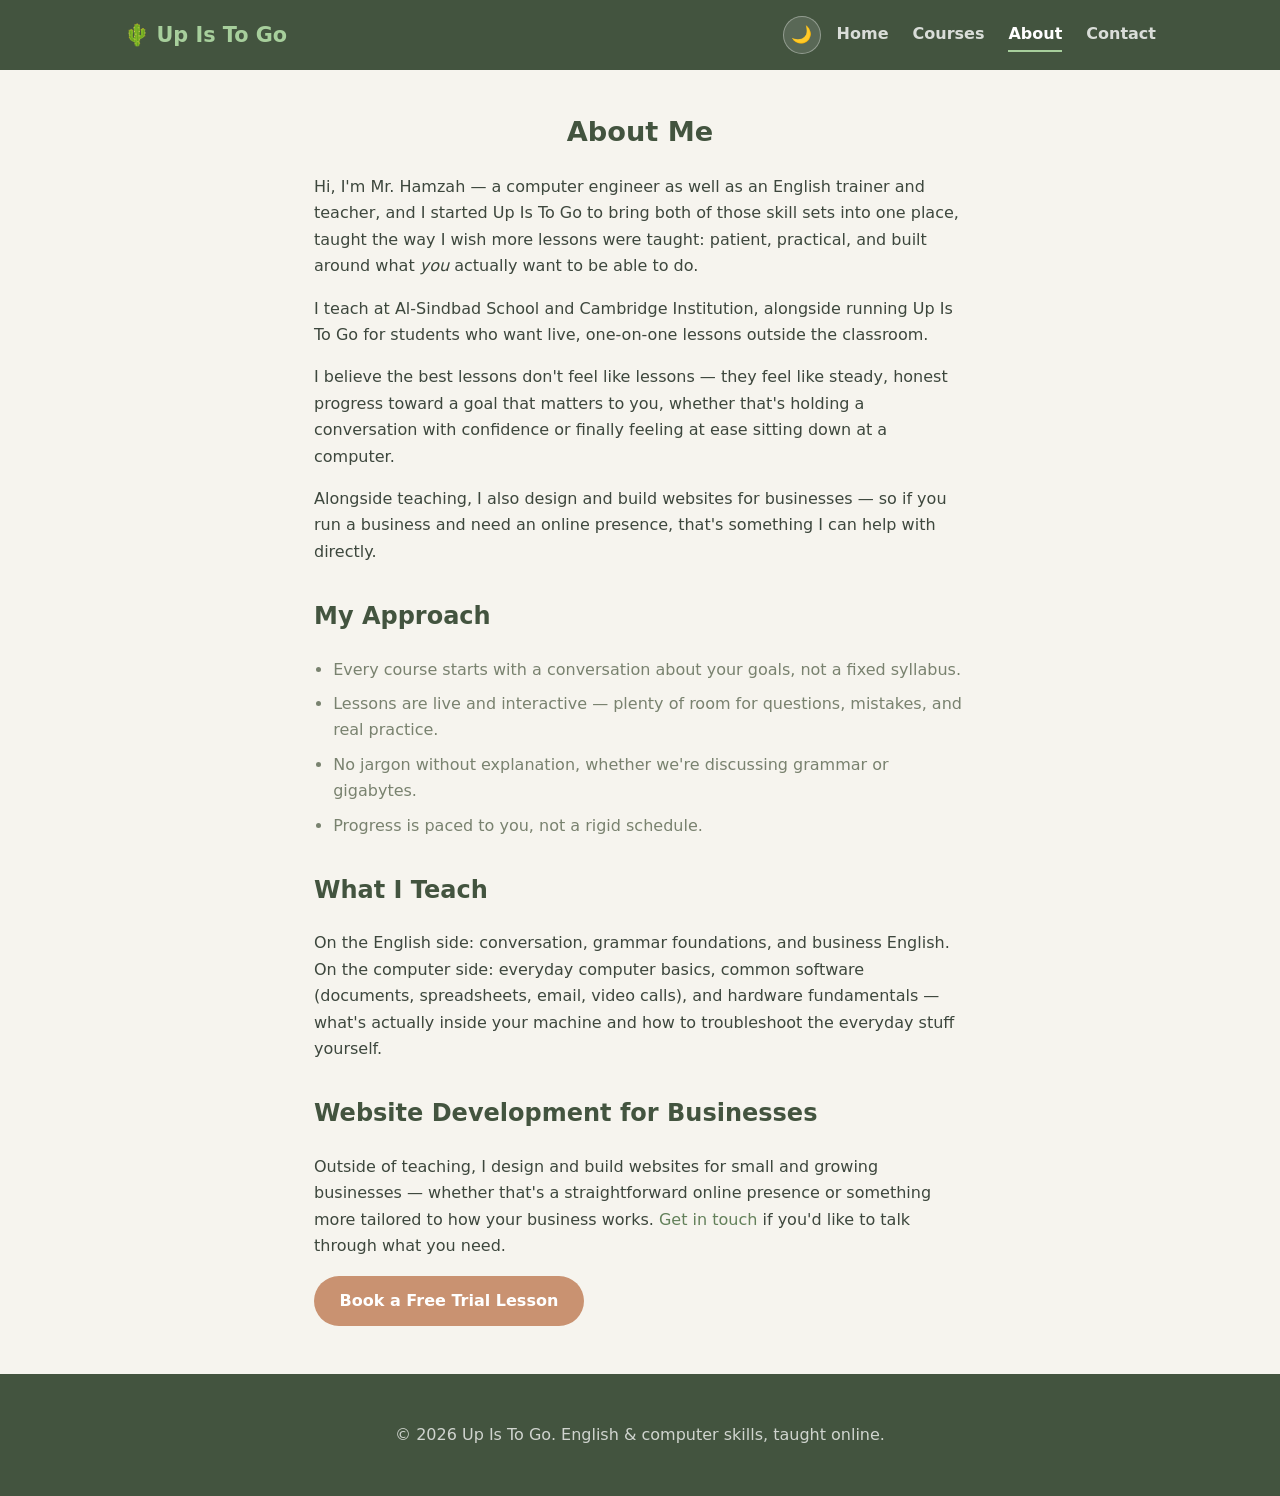
==== commit 31c389ff: "Add files via upload" ====
--- a/about.html
+++ b/about.html
@@ -3,236 +3,67 @@
 <head>
 <meta charset="UTF-8">
 <meta name="viewport" content="width=device-width, initial-scale=1.0">
-<title>About Us — Maple Grove Elementary School</title>
-<meta name="description" content="Learn about Maple Grove Elementary's mission, history, values, and the staff who make it a great place to learn.">
-<link rel="icon" href="data:image/svg+xml,<svg xmlns=%22http://www.w3.org/2000/svg%22 viewBox=%220 0 100 100%22><text y=%22.9em%22 font-size=%2290%22>🍁</text></svg>">
-<link rel="preconnect" href="https://fonts.googleapis.com">
-<link rel="preconnect" href="https://fonts.gstatic.com" crossorigin>
-<link href="https://fonts.googleapis.com/css2?family=Baloo+2:wght@500;600;700;800&family=Nunito:wght@400;600;700;800&display=swap" rel="stylesheet">
+<title>About – Up Is To Go</title>
+<script>
+(function () {
+    var stored = localStorage.getItem('upistogo-theme');
+    var theme = stored || ((window.matchMedia && window.matchMedia('(prefers-color-scheme: dark)').matches) ? 'dark' : 'light');
+    document.documentElement.setAttribute('data-theme', theme);
+})();
+</script>
 <link rel="stylesheet" href="assets/css/style.css">
 </head>
 <body>
 <header class="site-header">
     <div class="container header-inner">
-        <a href="index.html" class="logo">🍁 <span class="logo-m">Maple</span> <span class="logo-g">Grove</span> <span class="logo-e">Elementary</span></a>
-        <nav class="main-nav">
-            <button class="nav-toggle" id="navToggle" aria-label="Toggle menu">☰</button>
-            <ul id="navList">
-                <li><a href="index.html">Home</a></li>
-                <li><a href="about.html" class="active">About</a></li>
-                <li><a href="academics.html">Academics</a></li>
-                <li><a href="admissions.html">Admissions</a></li>
-                <li><a href="news.html">News</a></li>
-                <li><a href="success.html">Success Stories</a></li>
-                <li><a href="events.html">Events</a></li>
-                <li><a href="contact.html">Contact</a></li>
-            </ul>
-        </nav>
+        <a href="index.html" class="logo">🌵 <span class="logo-name">Up Is To Go</span></a>
+        <div class="header-right">
+            <button class="theme-toggle" id="themeToggle" type="button" aria-label="Toggle dark mode">🌙</button>
+            <nav class="main-nav">
+                <button class="nav-toggle" id="navToggle" aria-label="Toggle menu">☰</button>
+                <ul id="navList">
+                    <li><a href="index.html">Home</a></li>
+                    <li><a href="courses.html">Courses</a></li>
+                    <li><a href="about.html" class="active">About</a></li>
+                    <li><a href="contact.html">Contact</a></li>
+                </ul>
+            </nav>
+        </div>
     </div>
 </header>
+<main>
+<section class="container narrow">
+    <h1 class="section-title">About Me</h1>
+    <div class="about-content">
+        <p>Hi, I'm Mr. Hamzah — a computer engineer as well as an English trainer and teacher, and I started Up Is To Go to bring both of those skill sets into one place, taught the way I wish more lessons were taught: patient, practical, and built around what <em>you</em> actually want to be able to do.</p>
 
-<main>
-<section class="page-hero">
-    <div class="container">
-        <h1>About Maple Grove</h1>
-        <p>32 years of educating curious, kind, and confident kids in the heart of Springfield.</p>
-    </div>
-</section>
+        <p>I teach at Al-Sindbad School and Cambridge Institution, alongside running Up Is To Go for students who want live, one-on-one lessons outside the classroom.</p>
 
-<section class="section">
-    <div class="container">
-        <div class="grid grid-2">
-            <div class="card">
-                <div class="icon-badge bg-blue">🎯</div>
-                <h3>Our Mission</h3>
-                <p>To provide every child with a joyful, rigorous elementary education that builds strong readers, curious mathematicians, and kind community members — regardless of background or ability.</p>
-            </div>
-            <div class="card">
-                <div class="icon-badge bg-green">🔭</div>
-                <h3>Our Vision</h3>
-                <p>A school where every student leaves fifth grade confident in who they are, excited to keep learning, and equipped with the academic and social foundation to thrive in middle school and beyond.</p>
-            </div>
-        </div>
-    </div>
-</section>
+        <p>I believe the best lessons don't feel like lessons — they feel like steady, honest progress toward a goal that matters to you, whether that's holding a conversation with confidence or finally feeling at ease sitting down at a computer.</p>
 
-<section class="section section-alt">
-    <div class="container">
-        <div class="section-head">
-            <span class="eyebrow">A note from our principal</span>
-            <h2 class="section-title">Welcome to Maple Grove</h2>
-        </div>
-        <div class="card" style="max-width:760px;margin:0 auto;">
-            <div class="testimonial-author" style="margin-bottom:1rem;">
-                <div class="avatar avatar-blue">DP</div>
-                <div>
-                    <div class="testimonial-name">Dana Porter</div>
-                    <div class="testimonial-role">Principal, Maple Grove Elementary</div>
-                </div>
-            </div>
-            <p>Every family who walks through our doors is looking for the same thing: a place where their child is seen, supported, and pushed to grow. That's the promise our staff makes every single day.</p>
-            <p>Whether your child is just starting kindergarten or arriving mid-year in fourth grade, you'll find small class sizes, teachers who know your child by name within the first week, and a community that shows up for one another. I'd love to show you around — reach out any time.</p>
-            <p style="margin-bottom:0;"><em>— Ms. Porter</em></p>
-        </div>
-    </div>
-</section>
+        <p>Alongside teaching, I also design and build websites for businesses — so if you run a business and need an online presence, that's something I can help with directly.</p>
 
-<section class="section">
-    <div class="container">
-        <div class="section-head">
-            <span class="eyebrow">What we stand for</span>
-            <h2 class="section-title">Our Core Values</h2>
-        </div>
-        <div class="grid grid-4">
-            <div class="card">
-                <div class="icon-badge bg-blue">🧠</div>
-                <h3>Curiosity</h3>
-                <p>We reward questions as much as answers, and build lessons around real problems worth solving.</p>
-            </div>
-            <div class="card">
-                <div class="icon-badge bg-orange">💛</div>
-                <h3>Kindness</h3>
-                <p>Every classroom starts the day with a community circle — because how we treat each other matters as much as what we learn.</p>
-            </div>
-            <div class="card">
-                <div class="icon-badge bg-green">💪</div>
-                <h3>Perseverance</h3>
-                <p>We teach kids that mistakes are part of learning, not something to fear.</p>
-            </div>
-            <div class="card">
-                <div class="icon-badge bg-yellow">🌍</div>
-                <h3>Community</h3>
-                <p>Students, families, and staff all have a voice in shaping our school culture.</p>
-            </div>
-        </div>
-    </div>
-</section>
+        <h2>My Approach</h2>
+        <ul class="about-list">
+            <li>Every course starts with a conversation about your goals, not a fixed syllabus.</li>
+            <li>Lessons are live and interactive — plenty of room for questions, mistakes, and real practice.</li>
+            <li>No jargon without explanation, whether we're discussing grammar or gigabytes.</li>
+            <li>Progress is paced to you, not a rigid schedule.</li>
+        </ul>
 
-<section class="section section-tint">
-    <div class="container">
-        <div class="section-head">
-            <span class="eyebrow">Our story</span>
-            <h2 class="section-title">A Brief History</h2>
-        </div>
-        <ol class="timeline" style="max-width:760px;margin:0 auto;">
-            <li>
-                <span class="timeline-year">1994</span>
-                <div>
-                    <h4>Maple Grove Elementary is founded</h4>
-                    <p>Opened with 120 students and six classrooms to serve the growing Springfield community.</p>
-                </div>
-            </li>
-            <li>
-                <span class="timeline-year">2008</span>
-                <div>
-                    <h4>New science &amp; arts wing added</h4>
-                    <p>A dedicated science lab, art studio, and music room expanded what we could offer students.</p>
-                </div>
-            </li>
-            <li>
-                <span class="timeline-year">2016</span>
-                <div>
-                    <h4>Named a State Blue Ribbon School</h4>
-                    <p>Recognized for outstanding academic progress and closing achievement gaps.</p>
-                </div>
-            </li>
-            <li>
-                <span class="timeline-year">2026</span>
-                <div>
-                    <h4>New library wing opens</h4>
-                    <p>Today we serve 480 students with a full library, makerspace, and expanded outdoor learning spaces.</p>
-                </div>
-            </li>
-        </ol>
-    </div>
-</section>
+        <h2>What I Teach</h2>
+        <p>On the English side: conversation, grammar foundations, and business English. On the computer side: everyday computer basics, common software (documents, spreadsheets, email, video calls), and hardware fundamentals — what's actually inside your machine and how to troubleshoot the everyday stuff yourself.</p>
 
-<section class="section">
-    <div class="container">
-        <div class="section-head">
-            <span class="eyebrow">Meet the team</span>
-            <h2 class="section-title">Our Staff &amp; Faculty</h2>
-            <p class="section-sub">A few of the people your child will get to know well.</p>
-        </div>
-        <div class="grid grid-4">
-            <div class="card staff-card">
-                <div class="avatar avatar-blue">DP</div>
-                <h3>Dana Porter</h3>
-                <div class="staff-role">Principal</div>
-                <p>18 years in education, at Maple Grove since 2019.</p>
-            </div>
-            <div class="card staff-card">
-                <div class="avatar avatar-green">MT</div>
-                <h3>Marcus Tran</h3>
-                <div class="staff-role">Assistant Principal</div>
-                <p>Leads student support services and family engagement.</p>
-            </div>
-            <div class="card staff-card">
-                <div class="avatar avatar-orange">SO</div>
-                <h3>Sofia Ortiz</h3>
-                <div class="staff-role">School Counselor</div>
-                <p>Supports student wellbeing, social skills, and conflict resolution.</p>
-            </div>
-            <div class="card staff-card">
-                <div class="avatar avatar-blue">RK</div>
-                <h3>Robert Kim</h3>
-                <div class="staff-role">Curriculum Coordinator</div>
-                <p>Oversees reading, math, and science programs across all grades.</p>
-            </div>
-        </div>
-    </div>
-</section>
+        <h2>Website Development for Businesses</h2>
+        <p>Outside of teaching, I design and build websites for small and growing businesses — whether that's a straightforward online presence or something more tailored to how your business works. <a href="contact.html?course=website-development">Get in touch</a> if you'd like to talk through what you need.</p>
 
-<section class="section section-alt">
-    <div class="container text-center">
-        <span class="eyebrow">Accreditation</span>
-        <h2 class="section-title">Recognized for Excellence</h2>
-        <p class="section-sub" style="margin-bottom:1.5rem;">Maple Grove is fully accredited by the State Board of Education and has been recognized as a State Blue Ribbon School.</p>
-        <div class="grid grid-3" style="max-width:820px;margin:0 auto;">
-            <div class="card"><h3 style="margin-bottom:0.2em;">🏅</h3><p style="margin:0;">State Blue Ribbon School (2016, 2023)</p></div>
-            <div class="card"><h3 style="margin-bottom:0.2em;">✅</h3><p style="margin:0;">State Board of Education Accredited</p></div>
-            <div class="card"><h3 style="margin-bottom:0.2em;">🌱</h3><p style="margin:0;">Certified Green &amp; Sustainable Campus</p></div>
-        </div>
+        <p><a href="contact.html" class="btn btn-primary">Book a Free Trial Lesson</a></p>
     </div>
 </section>
 </main>
-
 <footer class="site-footer">
-    <div class="container footer-grid">
-        <div class="footer-col footer-about">
-            <a href="index.html" class="logo">🍁 Maple Grove Elementary</a>
-            <p>Growing curious minds, kind hearts, and bright futures — together, one school year at a time.</p>
-        </div>
-        <div class="footer-col">
-            <h4>Explore</h4>
-            <ul>
-                <li><a href="about.html">About Us</a></li>
-                <li><a href="academics.html">Academics</a></li>
-                <li><a href="admissions.html">Admissions</a></li>
-                <li><a href="events.html">Events Calendar</a></li>
-            </ul>
-        </div>
-        <div class="footer-col">
-            <h4>Community</h4>
-            <ul>
-                <li><a href="news.html">School News</a></li>
-                <li><a href="success.html">Success Stories</a></li>
-                <li><a href="contact.html">Contact Us</a></li>
-            </ul>
-        </div>
-        <div class="footer-col">
-            <h4>Visit Us</h4>
-            <address>
-                123 Learning Lane<br>
-                Springfield, ST 00000<br>
-                <a href="tel:+9647819767081">+964 781 9767 081</a><br>
-                <a href="mailto:simonkazage007@gmail.com">simonkazage007@gmail.com</a><br>
-                <a href="https://simon-dagenhart.github.io/DagenWeb/" target="_blank" rel="noopener noreferrer">Built by DagenWeb &#8599;</a>
-            </address>
-        </div>
-    </div>
-    <div class="container footer-bottom">
-        <p>&copy; <span id="year"></span> Maple Grove Elementary School. All rights reserved. (Demo site — school, names, and data are fictional.)</p>
+    <div class="container footer-inner">
+        <p>&copy; <span id="year"></span> Up Is To Go. English &amp; computer skills, taught online.</p>
     </div>
 </footer>
 <script src="assets/js/main.js"></script>
--- a/assets/css/style.css
+++ b/assets/css/style.css
@@ -1,530 +1,405 @@
 :root {
-    --blue: #2f6fed;
-    --blue-dark: #1c4fc4;
-    --blue-light: #eaf1ff;
-    --yellow: #ffc93c;
-    --yellow-dark: #e0a800;
-    --green: #2fbf71;
-    --green-dark: #219a5a;
-    --orange: #ff6b4a;
-    --red: #e8483a;
-    --ink: #1f2937;
-    --ink-light: #5b6472;
-    --bg: #fbfbf6;
-    --card-bg: #ffffff;
-    --border: #e6e2d8;
-    --radius: 18px;
-    --radius-sm: 10px;
-    --shadow: 0 6px 20px rgba(31, 41, 55, 0.08);
-    --shadow-lg: 0 12px 32px rgba(31, 41, 55, 0.12);
+    --bg: #f6f4ee;
+    --bg-alt: #ffffff;
+    --card: #ffffff;
+    --border: #e2ddce;
+    --text: #3d473d;
+    --text-dim: #79826f;
+    --heading: #43543f;
+
+    --forest: #43543f;
+    --forest-dark: #333f30;
+    --sage: #7f9c72;
+    --sage-dark: #63805a;
+    --mint: #a7cf9c;
+    --clay: #c99271;
+    --clay-dark: #ab7757;
+
+    --radius: 12px;
+}
+
+:root[data-theme="dark"] {
+    --bg: #14180f;
+    --bg-alt: #1c2317;
+    --card: #1c2317;
+    --border: #333e2b;
+    --text: #dde4d6;
+    --text-dim: #9aa38f;
+    --heading: #a7cf9c;
+    --sage-dark: #93c286;
 }
 
 * { box-sizing: border-box; }
-
-html { scroll-behavior: smooth; }
 
 body {
     margin: 0;
-    font-family: 'Nunito', system-ui, -apple-system, 'Segoe UI', sans-serif;
+    font-family: 'Segoe UI', system-ui, -apple-system, sans-serif;
     background: var(--bg);
-    color: var(--ink);
+    color: var(--text);
     line-height: 1.65;
 }
 
-h1, h2, h3, h4 {
-    font-family: 'Baloo 2', 'Nunito', system-ui, sans-serif;
-    line-height: 1.2;
-    margin: 0 0 0.6em;
-    color: var(--ink);
-}
-
-p { margin: 0 0 1em; }
-
 .container {
-    max-width: 1140px;
+    max-width: 1080px;
     margin: 0 auto;
     padding: 0 1.5rem;
 }
 
-.container.narrow { max-width: 760px; }
-
-a { color: var(--blue-dark); }
-a:hover { color: var(--blue); }
-
-img { max-width: 100%; display: block; }
-
-ul { padding-left: 1.2em; }
-
-/* ---------- Header ---------- */
+.container.narrow { max-width: 700px; }
+
+a { color: var(--sage-dark); text-decoration: none; }
+a:hover { text-decoration: underline; }
+
+/* Header */
 .site-header {
-    background: #ffffffee;
-    backdrop-filter: blur(6px);
-    border-bottom: 1px solid var(--border);
+    background: var(--forest);
     position: sticky;
     top: 0;
-    z-index: 20;
+    z-index: 10;
 }
 
 .header-inner {
     display: flex;
     align-items: center;
     justify-content: space-between;
-    padding: 0.9rem 1.5rem;
+    padding: 1rem 1.5rem;
+}
+
+.logo {
+    font-size: 1.3rem;
+    font-weight: 700;
+    color: #fff;
+    display: inline-flex;
+    align-items: center;
+    gap: 0.4rem;
+}
+.logo:hover { text-decoration: none; opacity: 0.9; }
+.logo-name { color: var(--mint); }
+
+.header-right {
+    display: flex;
+    align-items: center;
     gap: 1rem;
 }
 
-.logo {
-    font-family: 'Baloo 2', sans-serif;
-    font-size: 1.35rem;
-    font-weight: 700;
-    color: var(--ink);
+.theme-toggle {
+    background: rgba(255,255,255,0.12);
+    border: 1px solid rgba(255,255,255,0.35);
+    color: #fff;
+    width: 38px;
+    height: 38px;
+    border-radius: 999px;
+    display: inline-flex;
+    align-items: center;
+    justify-content: center;
+    font-size: 1.05rem;
+    line-height: 1;
+    cursor: pointer;
+    flex-shrink: 0;
+}
+.theme-toggle:hover { background: rgba(255,255,255,0.22); }
+
+.main-nav ul {
+    list-style: none;
+    display: flex;
+    gap: 1.5rem;
+    margin: 0;
+    padding: 0;
+    align-items: center;
+}
+
+.main-nav a {
+    color: rgba(255,255,255,0.8);
+    font-weight: 600;
+    padding: 0.4rem 0;
+    border-bottom: 2px solid transparent;
+}
+
+.main-nav a:hover, .main-nav a.active {
+    color: #fff;
     text-decoration: none;
-    white-space: nowrap;
-    display: flex;
-    align-items: center;
-    gap: 0.35rem;
-}
-.logo:hover { color: var(--ink); }
-.logo .logo-m { color: var(--blue); }
-.logo .logo-g { color: var(--green); }
-.logo .logo-e { color: var(--orange); }
-
-.main-nav { display: flex; align-items: center; }
+    border-bottom-color: var(--mint);
+}
 
 .nav-toggle {
     display: none;
     background: none;
-    border: 2px solid var(--border);
-    border-radius: var(--radius-sm);
-    font-size: 1.3rem;
-    padding: 0.25rem 0.6rem;
+    border: none;
+    color: #fff;
+    font-size: 1.5rem;
     cursor: pointer;
 }
 
-#navList {
-    display: flex;
-    list-style: none;
-    margin: 0;
-    padding: 0;
-    gap: 0.4rem;
+/* Hero */
+.hero {
+    background: linear-gradient(135deg, var(--forest), var(--forest-dark));
+    padding: 4.5rem 0;
+    text-align: center;
+}
+
+.hero h1 {
+    color: #fff;
+    font-size: 2.4rem;
+    max-width: 780px;
+    margin: 0 auto 1rem;
+    line-height: 1.3;
+}
+
+.hero-sub {
+    color: rgba(255,255,255,0.85);
+    max-width: 600px;
+    margin: 0 auto 1.8rem;
+    font-size: 1.05rem;
+}
+
+.hero-actions {
+    display: flex;
+    gap: 1rem;
+    justify-content: center;
     flex-wrap: wrap;
-    justify-content: flex-end;
-}
-
-#navList a {
-    display: block;
-    padding: 0.5rem 0.75rem;
-    border-radius: var(--radius-sm);
-    color: var(--ink-light);
-    text-decoration: none;
-    font-weight: 700;
-    font-size: 0.95rem;
-    transition: background 0.15s, color 0.15s;
-}
-
-#navList a:hover { background: var(--blue-light); color: var(--blue-dark); }
-#navList a.active { background: var(--blue); color: #fff; }
-
-/* ---------- Buttons ---------- */
+}
+
+/* Buttons */
 .btn {
     display: inline-block;
-    padding: 0.75rem 1.5rem;
+    border: none;
     border-radius: 999px;
-    font-weight: 800;
-    text-decoration: none;
+    padding: 0.75rem 1.6rem;
     font-size: 1rem;
-    border: none;
+    font-weight: 700;
     cursor: pointer;
-    transition: transform 0.12s ease, box-shadow 0.12s ease;
+    transition: transform 0.1s ease, opacity 0.15s ease;
 }
 .btn:hover { transform: translateY(-2px); text-decoration: none; }
 
-.btn-blue { background: var(--blue); color: #fff; box-shadow: 0 6px 16px rgba(47, 111, 237, 0.35); }
-.btn-blue:hover { background: var(--blue-dark); color: #fff; }
-
-.btn-yellow { background: var(--yellow); color: #4a3300; box-shadow: 0 6px 16px rgba(255, 201, 60, 0.4); }
-.btn-yellow:hover { background: var(--yellow-dark); color: #4a3300; }
-
-.btn-green { background: var(--green); color: #fff; box-shadow: 0 6px 16px rgba(47, 191, 113, 0.35); }
-.btn-green:hover { background: var(--green-dark); color: #fff; }
+.btn-primary { background: var(--clay); color: #fff; }
+.btn-primary:hover { background: var(--clay-dark); }
 
 .btn-outline {
     background: transparent;
-    color: var(--blue-dark);
-    border: 2px solid var(--blue);
-}
-.btn-outline:hover { background: var(--blue-light); color: var(--blue-dark); }
-
-.btn-sm { padding: 0.45rem 1rem; font-size: 0.9rem; }
-
-/* ---------- Hero ---------- */
-.hero {
-    background: linear-gradient(160deg, var(--blue-light) 0%, #fff9ea 100%);
-    padding: 3.5rem 0 3rem;
-    border-bottom: 1px solid var(--border);
-}
-
-.hero-inner { text-align: center; }
-
-.hero-eyebrow {
-    display: inline-block;
-    background: #fff;
+    color: #fff;
+    border: 2px solid rgba(255,255,255,0.7);
+}
+.btn-outline:hover { background: rgba(255,255,255,0.12); }
+
+/* On light backgrounds, outline button needs dark text/border */
+.course-card .btn-outline, .section-intro ~ .btn-outline {
+    color: var(--heading);
+    border-color: var(--heading);
+}
+.course-card .btn-outline:hover { background: var(--forest); color: #fff; }
+
+/* Sections */
+.section-title {
+    margin: 2.5rem 0 1.2rem;
+    font-size: 1.7rem;
+    color: var(--heading);
+    text-align: center;
+}
+
+.section-intro {
+    text-align: center;
+    color: var(--text-dim);
+    max-width: 650px;
+    margin: 0 auto 2rem;
+}
+
+/* Topic grid (home) */
+.topic-grid {
+    display: grid;
+    grid-template-columns: repeat(auto-fit, minmax(260px, 1fr));
+    gap: 1.5rem;
+    margin-bottom: 1rem;
+}
+
+.topic-card {
+    background: var(--card);
+    border: 1px solid var(--border);
+    border-radius: var(--radius);
+    padding: 1.75rem;
+    text-align: center;
+}
+
+.topic-icon { font-size: 2.5rem; margin-bottom: 0.6rem; }
+.topic-card h3 { color: var(--heading); margin: 0 0 0.5rem; }
+.topic-card p { color: var(--text-dim); margin: 0; }
+
+/* Why section */
+.why-section { margin-top: 2rem; }
+
+.why-grid {
+    display: grid;
+    grid-template-columns: repeat(auto-fit, minmax(220px, 1fr));
+    gap: 1.5rem;
+}
+
+.why-item h3 { color: var(--heading); margin-bottom: 0.4rem; font-size: 1.05rem; }
+.why-item p { color: var(--text-dim); margin: 0; }
+
+/* CTA */
+.cta-section {
+    text-align: center;
+    background: var(--sage);
+    border-radius: var(--radius);
+    padding: 2.5rem 1.5rem;
+    margin: 3rem auto;
+    color: #fff;
+}
+.cta-section h2 { margin: 0 0 0.5rem; }
+.cta-section p { margin: 0 0 1.2rem; color: rgba(255,255,255,0.9); }
+.cta-section .btn-primary { background: #fff; color: var(--sage-dark); }
+.cta-section .btn-primary:hover { background: #f0f0f0; }
+
+/* Course filter tabs */
+.filter-tabs {
+    display: flex;
+    justify-content: center;
+    gap: 0.6rem;
+    flex-wrap: wrap;
+    margin-bottom: 2rem;
+}
+
+.filter-tab {
+    background: var(--card);
+    color: var(--text-dim);
     border: 1px solid var(--border);
     border-radius: 999px;
-    padding: 0.35rem 1rem;
-    font-weight: 800;
-    font-size: 0.85rem;
-    color: var(--green-dark);
-    margin-bottom: 1rem;
-}
-
-.hero h1 {
-    font-size: clamp(2rem, 5vw, 3.2rem);
-    margin-bottom: 0.4em;
-}
-.hero h1 .accent { color: var(--blue); }
-
-.hero-sub {
-    max-width: 640px;
-    margin: 0 auto 1.6rem;
-    font-size: 1.15rem;
-    color: var(--ink-light);
-}
-
-.hero-actions {
-    display: flex;
-    gap: 0.9rem;
-    justify-content: center;
-    flex-wrap: wrap;
-    margin-bottom: 2rem;
-}
-
-.page-hero {
-    background: linear-gradient(160deg, var(--blue-light) 0%, #fff9ea 100%);
-    padding: 2.6rem 0;
-    border-bottom: 1px solid var(--border);
-    text-align: center;
-}
-.page-hero h1 { font-size: clamp(1.8rem, 4vw, 2.6rem); }
-.page-hero p { color: var(--ink-light); max-width: 640px; margin: 0 auto; font-size: 1.05rem; }
-
-/* ---------- Sections ---------- */
-.section { padding: 3.2rem 0; }
-.section-alt { background: #fff; border-top: 1px solid var(--border); border-bottom: 1px solid var(--border); }
-.section-tint { background: var(--blue-light); }
-
-.section-head { text-align: center; max-width: 680px; margin: 0 auto 2.2rem; }
-.section-title { font-size: clamp(1.5rem, 3.5vw, 2.1rem); }
-.section-sub { color: var(--ink-light); font-size: 1.05rem; }
-.eyebrow {
-    display: block;
-    font-weight: 800;
-    color: var(--blue);
-    text-transform: uppercase;
-    letter-spacing: 0.08em;
-    font-size: 0.8rem;
-    margin-bottom: 0.5rem;
-}
-
-/* ---------- Grids & Cards ---------- */
-.grid { display: grid; gap: 1.5rem; }
-.grid-2 { grid-template-columns: repeat(2, 1fr); }
-.grid-3 { grid-template-columns: repeat(3, 1fr); }
-.grid-4 { grid-template-columns: repeat(4, 1fr); }
-
-.card {
-    background: var(--card-bg);
+    padding: 0.5rem 1.2rem;
+    cursor: pointer;
+    font-size: 0.95rem;
+    font-weight: 600;
+}
+.filter-tab:hover { color: var(--heading); }
+.filter-tab.active {
+    background: var(--forest);
+    color: #fff;
+    border-color: var(--forest);
+}
+
+/* Course grid */
+.course-grid {
+    display: grid;
+    grid-template-columns: repeat(auto-fill, minmax(270px, 1fr));
+    gap: 1.5rem;
+    margin-bottom: 3rem;
+}
+
+.course-card {
+    background: var(--card);
     border: 1px solid var(--border);
     border-radius: var(--radius);
-    padding: 1.6rem;
-    box-shadow: var(--shadow);
-}
-
-.icon-badge {
-    width: 54px;
-    height: 54px;
-    border-radius: 14px;
-    display: flex;
-    align-items: center;
-    justify-content: center;
-    font-size: 1.6rem;
-    margin-bottom: 0.9rem;
-}
-.bg-blue { background: var(--blue-light); }
-.bg-yellow { background: #fff6dd; }
-.bg-green { background: #e6faef; }
-.bg-orange { background: #ffe9e2; }
-
-/* Stats */
-.stats-row {
-    display: grid;
-    grid-template-columns: repeat(4, 1fr);
-    gap: 1.2rem;
-    text-align: center;
-}
-.stat-num {
-    font-family: 'Baloo 2', sans-serif;
-    font-size: 2.2rem;
+    padding: 1.5rem;
+    display: flex;
+    flex-direction: column;
+    gap: 0.5rem;
+}
+
+.course-card[hidden] {
+    display: none;
+}
+
+.course-icon { font-size: 2.2rem; }
+.course-card h3 { margin: 0; color: var(--heading); }
+.course-level {
+    color: var(--clay-dark);
     font-weight: 700;
-    color: var(--blue);
-    display: block;
-}
-.stat-label { color: var(--ink-light); font-weight: 700; font-size: 0.95rem; }
-
-/* News cards */
-.news-card {
-    background: var(--card-bg);
+    font-size: 0.85rem;
+    text-transform: uppercase;
+    letter-spacing: 0.03em;
+    margin: 0;
+}
+.course-desc { color: var(--text-dim); margin: 0 0 0.3rem; }
+
+.course-meta {
+    list-style: none;
+    padding: 0;
+    margin: 0 0 0.8rem;
+    color: var(--text-dim);
+    font-size: 0.9rem;
+    display: flex;
+    flex-direction: column;
+    gap: 0.3rem;
+}
+
+.course-card .btn { align-self: flex-start; }
+
+/* About page */
+.about-content h2 { color: var(--heading); margin-top: 2rem; }
+.about-list { color: var(--text-dim); padding-left: 1.2rem; }
+.about-list li { margin-bottom: 0.5rem; }
+
+/* Contact form */
+.contact-form {
+    display: flex;
+    flex-direction: column;
+    gap: 0.4rem;
+    margin-top: 1.5rem;
+}
+
+.contact-form label {
+    font-weight: 700;
+    margin-top: 0.7rem;
+    color: var(--heading);
+}
+
+.contact-form input, .contact-form textarea, .contact-form select {
+    background: var(--bg-alt);
     border: 1px solid var(--border);
-    border-radius: var(--radius);
-    overflow: hidden;
-    box-shadow: var(--shadow);
-    display: flex;
-    flex-direction: column;
-}
-.news-thumb {
-    height: 130px;
-    display: flex;
-    align-items: center;
-    justify-content: center;
-    font-size: 2.6rem;
-}
-.news-card-body { padding: 1.3rem; display: flex; flex-direction: column; gap: 0.5rem; flex: 1; }
-.news-date { color: var(--ink-light); font-size: 0.85rem; font-weight: 700; }
-.news-card-body h3 { font-size: 1.15rem; margin-bottom: 0.2em; }
-.news-card-body p { color: var(--ink-light); font-size: 0.95rem; flex: 1; }
-
-.tag {
-    display: inline-block;
-    font-size: 0.75rem;
-    font-weight: 800;
-    text-transform: uppercase;
-    letter-spacing: 0.04em;
-    padding: 0.25rem 0.7rem;
-    border-radius: 999px;
-    width: fit-content;
-}
-.tag-blue { background: var(--blue-light); color: var(--blue-dark); }
-.tag-green { background: #e6faef; color: var(--green-dark); }
-.tag-orange { background: #ffe9e2; color: #a8401f; }
-.tag-yellow { background: #fff6dd; color: #8a6300; }
-
-/* Article page */
-.article-header { margin-bottom: 1.6rem; }
-.article-meta { color: var(--ink-light); font-size: 0.9rem; font-weight: 700; margin-bottom: 0.6rem; }
-.article-body { font-size: 1.08rem; }
-.article-body h2 { margin-top: 1.4em; font-size: 1.35rem; }
-.article-body blockquote {
-    margin: 1.5rem 0;
-    padding: 1rem 1.3rem;
-    background: var(--blue-light);
-    border-left: 4px solid var(--blue);
-    border-radius: var(--radius-sm);
-    font-style: italic;
-}
-.back-link { display: inline-block; margin-bottom: 1.4rem; font-weight: 700; }
-
-/* Testimonials */
-.testimonial-card {
-    background: var(--card-bg);
-    border: 1px solid var(--border);
-    border-radius: var(--radius);
-    padding: 1.6rem;
-    box-shadow: var(--shadow);
-}
-.testimonial-quote { font-size: 1.05rem; font-style: italic; margin-bottom: 1rem; }
-.testimonial-author { display: flex; align-items: center; gap: 0.7rem; }
-.avatar {
-    width: 42px;
-    height: 42px;
-    border-radius: 50%;
-    display: flex;
-    align-items: center;
-    justify-content: center;
-    font-weight: 800;
-    color: #fff;
-    flex-shrink: 0;
-}
-.avatar-blue { background: var(--blue); }
-.avatar-green { background: var(--green); }
-.avatar-orange { background: var(--orange); }
-.testimonial-name { font-weight: 800; font-size: 0.95rem; }
-.testimonial-role { color: var(--ink-light); font-size: 0.85rem; }
-
-/* Staff */
-.staff-card { text-align: center; }
-.staff-card .avatar { width: 76px; height: 76px; font-size: 1.6rem; margin: 0 auto 0.8rem; }
-.staff-card h3 { margin-bottom: 0.1em; font-size: 1.1rem; }
-.staff-role { color: var(--blue-dark); font-weight: 800; font-size: 0.9rem; margin-bottom: 0.5rem; }
-.staff-card p { color: var(--ink-light); font-size: 0.9rem; }
-
-/* Timeline (achievements) */
-.timeline { list-style: none; padding: 0; margin: 0; }
-.timeline li {
-    display: grid;
-    grid-template-columns: 90px 1fr;
-    gap: 1.2rem;
-    padding: 1.1rem 0;
-    border-bottom: 1px solid var(--border);
-}
-.timeline li:last-child { border-bottom: none; }
-.timeline-year { font-family: 'Baloo 2', sans-serif; font-weight: 700; color: var(--green-dark); font-size: 1.1rem; }
-.timeline h4 { margin-bottom: 0.2em; font-size: 1.05rem; }
-.timeline p { color: var(--ink-light); margin-bottom: 0; font-size: 0.95rem; }
-
-/* Tables */
-.table-wrap { overflow-x: auto; border: 1px solid var(--border); border-radius: var(--radius); }
-table { width: 100%; border-collapse: collapse; background: var(--card-bg); }
-th, td { padding: 0.85rem 1.1rem; text-align: left; border-bottom: 1px solid var(--border); font-size: 0.95rem; }
-th { background: var(--blue-light); color: var(--blue-dark); font-weight: 800; }
-tr:last-child td { border-bottom: none; }
-
-/* Steps */
-.steps { list-style: none; padding: 0; margin: 0; display: grid; gap: 1rem; }
-.step {
-    display: grid;
-    grid-template-columns: 44px 1fr;
-    gap: 1rem;
-    background: var(--card-bg);
-    border: 1px solid var(--border);
-    border-radius: var(--radius);
-    padding: 1.2rem;
-    box-shadow: var(--shadow);
-}
-.step-num {
-    width: 44px;
-    height: 44px;
-    border-radius: 50%;
-    background: var(--blue);
-    color: #fff;
-    display: flex;
-    align-items: center;
-    justify-content: center;
-    font-weight: 800;
-    font-family: 'Baloo 2', sans-serif;
-}
-.step h3 { margin-bottom: 0.2em; font-size: 1.05rem; }
-.step p { margin-bottom: 0; color: var(--ink-light); }
-
-/* Events */
-.event-card {
-    display: grid;
-    grid-template-columns: 90px 1fr;
-    gap: 1.2rem;
-    background: var(--card-bg);
-    border: 1px solid var(--border);
-    border-radius: var(--radius);
-    padding: 1.2rem;
-    box-shadow: var(--shadow);
-    align-items: center;
-}
-.event-date {
-    background: var(--blue-light);
-    border-radius: var(--radius-sm);
-    text-align: center;
-    padding: 0.6rem 0.3rem;
-    color: var(--blue-dark);
-}
-.event-date .day { font-family: 'Baloo 2', sans-serif; font-size: 1.5rem; font-weight: 700; display: block; }
-.event-date .mon { font-size: 0.75rem; font-weight: 800; text-transform: uppercase; }
-.event-card h3 { font-size: 1.05rem; margin-bottom: 0.15em; }
-.event-card p { margin-bottom: 0; color: var(--ink-light); font-size: 0.92rem; }
-
-/* FAQ */
-details.faq {
-    background: var(--card-bg);
-    border: 1px solid var(--border);
-    border-radius: var(--radius-sm);
-    padding: 1rem 1.2rem;
-    margin-bottom: 0.8rem;
-}
-details.faq summary { font-weight: 800; cursor: pointer; }
-details.faq p { margin: 0.7rem 0 0; color: var(--ink-light); }
-
-/* CTA banner */
-.cta-banner {
-    background: linear-gradient(135deg, var(--blue), #1c4fc4);
-    color: #fff;
-    border-radius: var(--radius);
-    padding: 2.6rem 2rem;
-    text-align: center;
-}
-.cta-banner h2 { color: #fff; }
-.cta-banner p { color: #dbe7ff; max-width: 560px; margin: 0 auto 1.4rem; }
-.cta-banner .btn-yellow { color: #4a3300; }
-
-/* Forms */
-.form-grid { display: grid; gap: 1.1rem; }
-label { display: block; font-weight: 800; margin-bottom: 0.35rem; font-size: 0.95rem; }
-input, select, textarea {
-    width: 100%;
-    padding: 0.7rem 0.9rem;
-    border: 1px solid var(--border);
-    border-radius: var(--radius-sm);
+    color: var(--text);
+    border-radius: 8px;
+    padding: 0.65rem 0.8rem;
     font-family: inherit;
     font-size: 1rem;
-    background: #fff;
-    color: var(--ink);
-}
-input:focus, select:focus, textarea:focus { outline: 2px solid var(--blue); outline-offset: 1px; }
-.form-note { font-size: 0.85rem; color: var(--ink-light); }
-.form-status { font-weight: 800; margin-top: 0.8rem; }
-.form-status.ok { color: var(--green-dark); }
-
-/* Map placeholder */
-.map-box {
-    background: repeating-linear-gradient(45deg, var(--blue-light), var(--blue-light) 12px, #fff 12px, #fff 24px);
-    border: 1px solid var(--border);
-    border-radius: var(--radius);
-    padding: 2.2rem;
-    text-align: center;
-    color: var(--blue-dark);
-    font-weight: 800;
+}
+
+.contact-form button {
+    margin-top: 1.2rem;
+    align-self: flex-start;
+}
+
+.alert {
+    padding: 0.8rem 1rem;
+    border-radius: 8px;
+    margin: 1rem 0;
+    list-style-position: inside;
+}
+
+.alert-success {
+    background: rgba(127, 156, 114, 0.15);
+    border: 1px solid var(--sage);
+    color: var(--sage-dark);
+}
+
+.alert-error {
+    background: rgba(201, 146, 113, 0.15);
+    border: 1px solid var(--clay);
+    color: var(--clay-dark);
 }
 
 /* Footer */
-.site-footer { background: #16213a; color: #cfd8e8; padding: 3rem 0 1.2rem; margin-top: 2rem; }
-.footer-grid { display: grid; grid-template-columns: 1.4fr 1fr 1fr 1.2fr; gap: 2rem; padding-bottom: 2rem; border-bottom: 1px solid #2a3a5c; }
-.footer-col h4 { color: #fff; font-size: 1rem; margin-bottom: 0.8rem; }
-.footer-col ul { list-style: none; padding: 0; margin: 0; display: grid; gap: 0.5rem; }
-.footer-col a { color: #cfd8e8; text-decoration: none; font-size: 0.92rem; }
-.footer-col a:hover { color: #fff; text-decoration: underline; }
-.footer-about .logo { color: #fff; margin-bottom: 0.7rem; }
-.footer-about .logo .logo-m, .footer-about .logo .logo-g, .footer-about .logo .logo-e { color: #fff; }
-.footer-about p { font-size: 0.9rem; color: #a9b6cf; }
-address { font-style: normal; font-size: 0.92rem; line-height: 1.9; }
-.footer-bottom { padding-top: 1.2rem; text-align: center; font-size: 0.85rem; color: #8a97b3; }
-
-/* Utility */
-.mt-0 { margin-top: 0; }
-.text-center { text-align: center; }
-
-/* ---------- Responsive ---------- */
-@media (max-width: 900px) {
-    .grid-4 { grid-template-columns: repeat(2, 1fr); }
-    .grid-3 { grid-template-columns: repeat(2, 1fr); }
-    .stats-row { grid-template-columns: repeat(2, 1fr); gap: 1.6rem; }
-    .footer-grid { grid-template-columns: 1fr 1fr; }
-}
-
-@media (max-width: 720px) {
-    .nav-toggle { display: inline-block; }
-    #navList {
+.site-footer {
+    background: var(--forest);
+    margin-top: 3rem;
+    padding: 2rem 0;
+    text-align: center;
+    color: rgba(255,255,255,0.75);
+}
+
+/* Responsive */
+@media (max-width: 640px) {
+    .nav-toggle { display: block; }
+    .main-nav ul {
         display: none;
         position: absolute;
         top: 100%;
         left: 0;
         right: 0;
-        background: #fff;
-        border-bottom: 1px solid var(--border);
+        background: var(--forest);
         flex-direction: column;
-        padding: 0.7rem 1.2rem 1.1rem;
-        gap: 0.2rem;
+        padding: 1rem 1.5rem;
+        gap: 0.8rem;
     }
-    #navList.open { display: flex; }
+    .main-nav ul.open { display: flex; }
     .header-inner { position: relative; }
-    .grid-2, .grid-3, .grid-4 { grid-template-columns: 1fr; }
-    .stats-row { grid-template-columns: repeat(2, 1fr); }
-    .footer-grid { grid-template-columns: 1fr; }
-    .timeline li, .event-card, .step { grid-template-columns: 1fr; }
-    .timeline-year { margin-bottom: 0.2rem; }
-}
+    .hero h1 { font-size: 1.8rem; }
+}
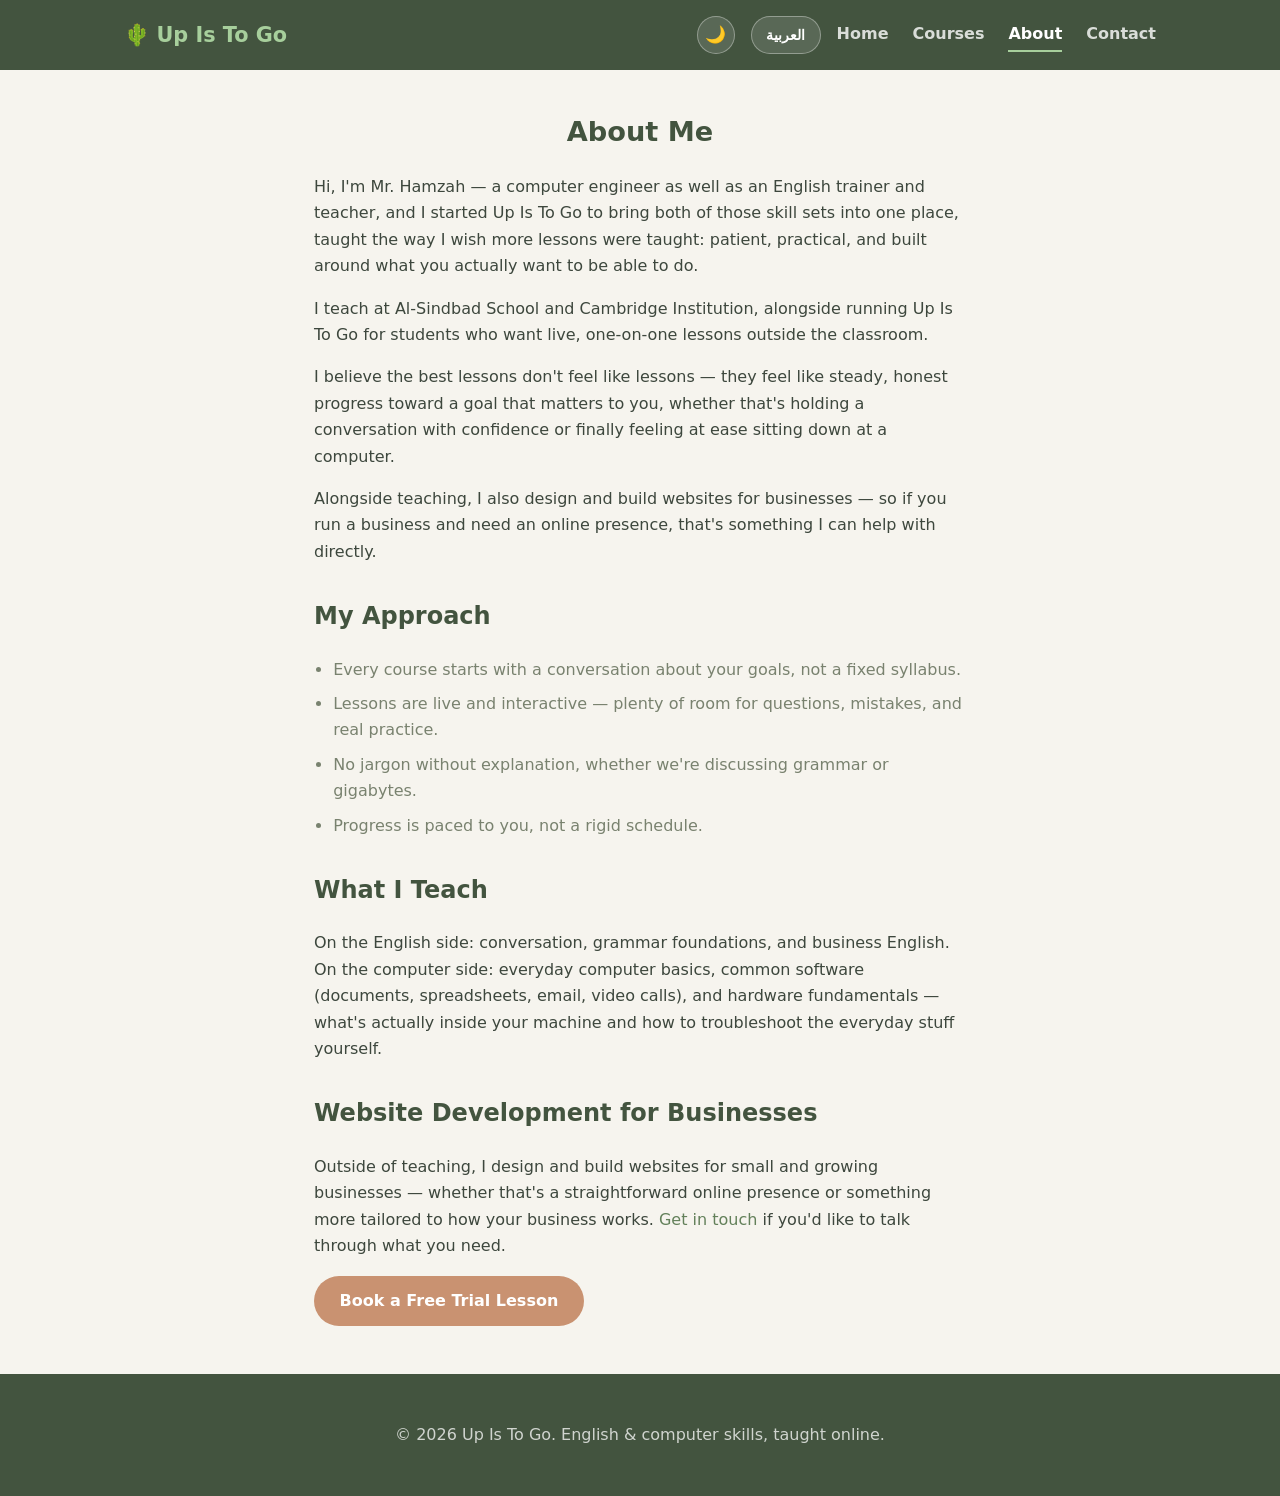
==== commit 54d33422: "Add files via upload" ====
--- a/about.html
+++ b/about.html
@@ -11,6 +11,9 @@
     document.documentElement.setAttribute('data-theme', theme);
 })();
 </script>
+<link rel="preconnect" href="https://fonts.googleapis.com">
+<link rel="preconnect" href="https://fonts.gstatic.com" crossorigin>
+<link href="https://fonts.googleapis.com/css2?family=Tajawal:wght@400;500;700;800&display=swap" rel="stylesheet">
 <link rel="stylesheet" href="assets/css/style.css">
 </head>
 <body>
@@ -19,13 +22,14 @@
         <a href="index.html" class="logo">🌵 <span class="logo-name">Up Is To Go</span></a>
         <div class="header-right">
             <button class="theme-toggle" id="themeToggle" type="button" aria-label="Toggle dark mode">🌙</button>
+            <button class="lang-toggle" id="langToggle" type="button" aria-label="Switch language">العربية</button>
             <nav class="main-nav">
                 <button class="nav-toggle" id="navToggle" aria-label="Toggle menu">☰</button>
                 <ul id="navList">
-                    <li><a href="index.html">Home</a></li>
-                    <li><a href="courses.html">Courses</a></li>
-                    <li><a href="about.html" class="active">About</a></li>
-                    <li><a href="contact.html">Contact</a></li>
+                    <li><a href="index.html" data-ar="الرئيسية">Home</a></li>
+                    <li><a href="courses.html" data-ar="الدورات">Courses</a></li>
+                    <li><a href="about.html" class="active" data-ar="نبذة عني">About</a></li>
+                    <li><a href="contact.html" data-ar="تواصل">Contact</a></li>
                 </ul>
             </nav>
         </div>
@@ -33,37 +37,37 @@
 </header>
 <main>
 <section class="container narrow">
-    <h1 class="section-title">About Me</h1>
+    <h1 class="section-title" data-ar="نبذة عني">About Me</h1>
     <div class="about-content">
-        <p>Hi, I'm Mr. Hamzah — a computer engineer as well as an English trainer and teacher, and I started Up Is To Go to bring both of those skill sets into one place, taught the way I wish more lessons were taught: patient, practical, and built around what <em>you</em> actually want to be able to do.</p>
+        <p data-ar="مرحبًا، أنا الأستاذ حمزة — مهندس حاسوب ومدرّب/معلّم لغة إنجليزية، وقد أسّست Up Is To Go لأجمع هاتين المهارتين في مكان واحد، بأسلوب تدريس أتمنى لو كانت به دروس أكثر: صبور، عملي، ومبني حول ما تريد أنت فعلًا القدرة على فعله.">Hi, I'm Mr. Hamzah — a computer engineer as well as an English trainer and teacher, and I started Up Is To Go to bring both of those skill sets into one place, taught the way I wish more lessons were taught: patient, practical, and built around what <em>you</em> actually want to be able to do.</p>
 
-        <p>I teach at Al-Sindbad School and Cambridge Institution, alongside running Up Is To Go for students who want live, one-on-one lessons outside the classroom.</p>
+        <p data-ar="أُدرّس في مدرسة السندباد ومعهد كامبردج، إلى جانب إدارتي لـ Up Is To Go للطلاب الراغبين بدروس مباشرة فردية خارج الصف الدراسي.">I teach at Al-Sindbad School and Cambridge Institution, alongside running Up Is To Go for students who want live, one-on-one lessons outside the classroom.</p>
 
-        <p>I believe the best lessons don't feel like lessons — they feel like steady, honest progress toward a goal that matters to you, whether that's holding a conversation with confidence or finally feeling at ease sitting down at a computer.</p>
+        <p data-ar="أعتقد أن أفضل الدروس لا تشعرك بأنها دروس — بل تشعرك بتقدّم ثابت وصادق نحو هدف يهمّك، سواء كان ذلك التحدث بثقة أو الشعور أخيرًا بالارتياح أمام الحاسوب.">I believe the best lessons don't feel like lessons — they feel like steady, honest progress toward a goal that matters to you, whether that's holding a conversation with confidence or finally feeling at ease sitting down at a computer.</p>
 
-        <p>Alongside teaching, I also design and build websites for businesses — so if you run a business and need an online presence, that's something I can help with directly.</p>
+        <p data-ar="إلى جانب التدريس، أصمم وأطوّر أيضًا مواقع ويب للشركات — لذا إن كنت تدير عملًا تجاريًا وتحتاج إلى حضور على الإنترنت، فهذا شيء يمكنني مساعدتك فيه مباشرة.">Alongside teaching, I also design and build websites for businesses — so if you run a business and need an online presence, that's something I can help with directly.</p>
 
-        <h2>My Approach</h2>
+        <h2 data-ar="أسلوبي">My Approach</h2>
         <ul class="about-list">
-            <li>Every course starts with a conversation about your goals, not a fixed syllabus.</li>
-            <li>Lessons are live and interactive — plenty of room for questions, mistakes, and real practice.</li>
-            <li>No jargon without explanation, whether we're discussing grammar or gigabytes.</li>
-            <li>Progress is paced to you, not a rigid schedule.</li>
+            <li data-ar="كل دورة تبدأ بحوار حول أهدافك، لا بمنهج ثابت.">Every course starts with a conversation about your goals, not a fixed syllabus.</li>
+            <li data-ar="الدروس مباشرة وتفاعلية — مع مساحة كافية للأسئلة والأخطاء والتمرين الحقيقي.">Lessons are live and interactive — plenty of room for questions, mistakes, and real practice.</li>
+            <li data-ar="لا مصطلحات دون شرح، سواء كنا نناقش قواعد اللغة أو الغيغابايت.">No jargon without explanation, whether we're discussing grammar or gigabytes.</li>
+            <li data-ar="التقدّم يتم بالوتيرة التي تناسبك، لا وفق جدول صارم.">Progress is paced to you, not a rigid schedule.</li>
         </ul>
 
-        <h2>What I Teach</h2>
-        <p>On the English side: conversation, grammar foundations, and business English. On the computer side: everyday computer basics, common software (documents, spreadsheets, email, video calls), and hardware fundamentals — what's actually inside your machine and how to troubleshoot the everyday stuff yourself.</p>
+        <h2 data-ar="ماذا أُدرّس">What I Teach</h2>
+        <p data-ar="في جانب اللغة الإنجليزية: المحادثة، وأساسيات القواعد، والإنجليزية التجارية. في جانب الحاسوب: أساسيات الحاسوب اليومية، والبرامج الشائعة (المستندات، جداول البيانات، البريد الإلكتروني، مكالمات الفيديو)، وأساسيات العتاد — ما بداخل جهازك فعلًا وكيفية إصلاح المشاكل اليومية بنفسك.">On the English side: conversation, grammar foundations, and business English. On the computer side: everyday computer basics, common software (documents, spreadsheets, email, video calls), and hardware fundamentals — what's actually inside your machine and how to troubleshoot the everyday stuff yourself.</p>
 
-        <h2>Website Development for Businesses</h2>
-        <p>Outside of teaching, I design and build websites for small and growing businesses — whether that's a straightforward online presence or something more tailored to how your business works. <a href="contact.html?course=website-development">Get in touch</a> if you'd like to talk through what you need.</p>
+        <h2 data-ar="تطوير المواقع للشركات">Website Development for Businesses</h2>
+        <p data-ar-html="إلى جانب التدريس، أصمم وأطوّر مواقع ويب للشركات الصغيرة والناشئة — سواء كان ذلك حضورًا بسيطًا على الإنترنت أو شيئًا أكثر ملاءمة لطريقة عمل شركتك. &lt;a href=&#39;contact.html?course=website-development&#39;&gt;تواصل معي&lt;/a&gt; إذا كنت ترغب بمناقشة ما تحتاجه.">Outside of teaching, I design and build websites for small and growing businesses — whether that's a straightforward online presence or something more tailored to how your business works. <a href="contact.html?course=website-development">Get in touch</a> if you'd like to talk through what you need.</p>
 
-        <p><a href="contact.html" class="btn btn-primary">Book a Free Trial Lesson</a></p>
+        <p><a href="contact.html" class="btn btn-primary" data-ar="احجز درسًا تجريبيًا مجانيًا">Book a Free Trial Lesson</a></p>
     </div>
 </section>
 </main>
 <footer class="site-footer">
     <div class="container footer-inner">
-        <p>&copy; <span id="year"></span> Up Is To Go. English &amp; computer skills, taught online.</p>
+        <p>&copy; <span id="year"></span> Up Is To Go. <span data-ar="اللغة الإنجليزية ومهارات الحاسوب، تُدرَّس عبر الإنترنت.">English &amp; computer skills, taught online.</span></p>
     </div>
 </footer>
 <script src="assets/js/main.js"></script>
--- a/assets/css/style.css
+++ b/assets/css/style.css
@@ -98,6 +98,23 @@
     flex-shrink: 0;
 }
 .theme-toggle:hover { background: rgba(255,255,255,0.22); }
+
+.lang-toggle {
+    background: rgba(255,255,255,0.12);
+    border: 1px solid rgba(255,255,255,0.35);
+    color: #fff;
+    padding: 0 0.9rem;
+    height: 38px;
+    border-radius: 999px;
+    display: inline-flex;
+    align-items: center;
+    justify-content: center;
+    font-size: 0.85rem;
+    font-weight: 600;
+    cursor: pointer;
+    flex-shrink: 0;
+}
+.lang-toggle:hover { background: rgba(255,255,255,0.22); }
 
 .main-nav ul {
     list-style: none;
@@ -223,6 +240,16 @@
 .topic-icon { font-size: 2.5rem; margin-bottom: 0.6rem; }
 .topic-card h3 { color: var(--heading); margin: 0 0 0.5rem; }
 .topic-card p { color: var(--text-dim); margin: 0; }
+
+.contact-info {
+    background: var(--card);
+    border: 1px solid var(--border);
+    border-radius: var(--radius);
+    padding: 1.5rem 1.75rem;
+    margin: 1.5rem 0 2rem;
+}
+.contact-info a { color: var(--sage-dark); }
+.contact-info p { margin: 0.3rem 0; }
 
 /* Why section */
 .why-section { margin-top: 2rem; }
@@ -403,3 +430,21 @@
     .header-inner { position: relative; }
     .hero h1 { font-size: 1.8rem; }
 }
+
+/* ==========================================================================
+   Arabic / RTL
+   ------------------------------------------------------------------------
+   Toggled by setting dir="rtl" lang="ar" on <html> (see main.js). Flex row
+   layouts flip direction on their own once dir="rtl" is set — only the
+   list indent below needs manual mirroring. Tajawal takes over for Arabic
+   since the site's default font has no Arabic glyphs.
+   ========================================================================== */
+
+[dir="rtl"] body {
+    font-family: 'Tajawal', 'Segoe UI', system-ui, sans-serif;
+}
+
+[dir="rtl"] .about-list {
+    padding-left: 0;
+    padding-right: 1.2rem;
+}
